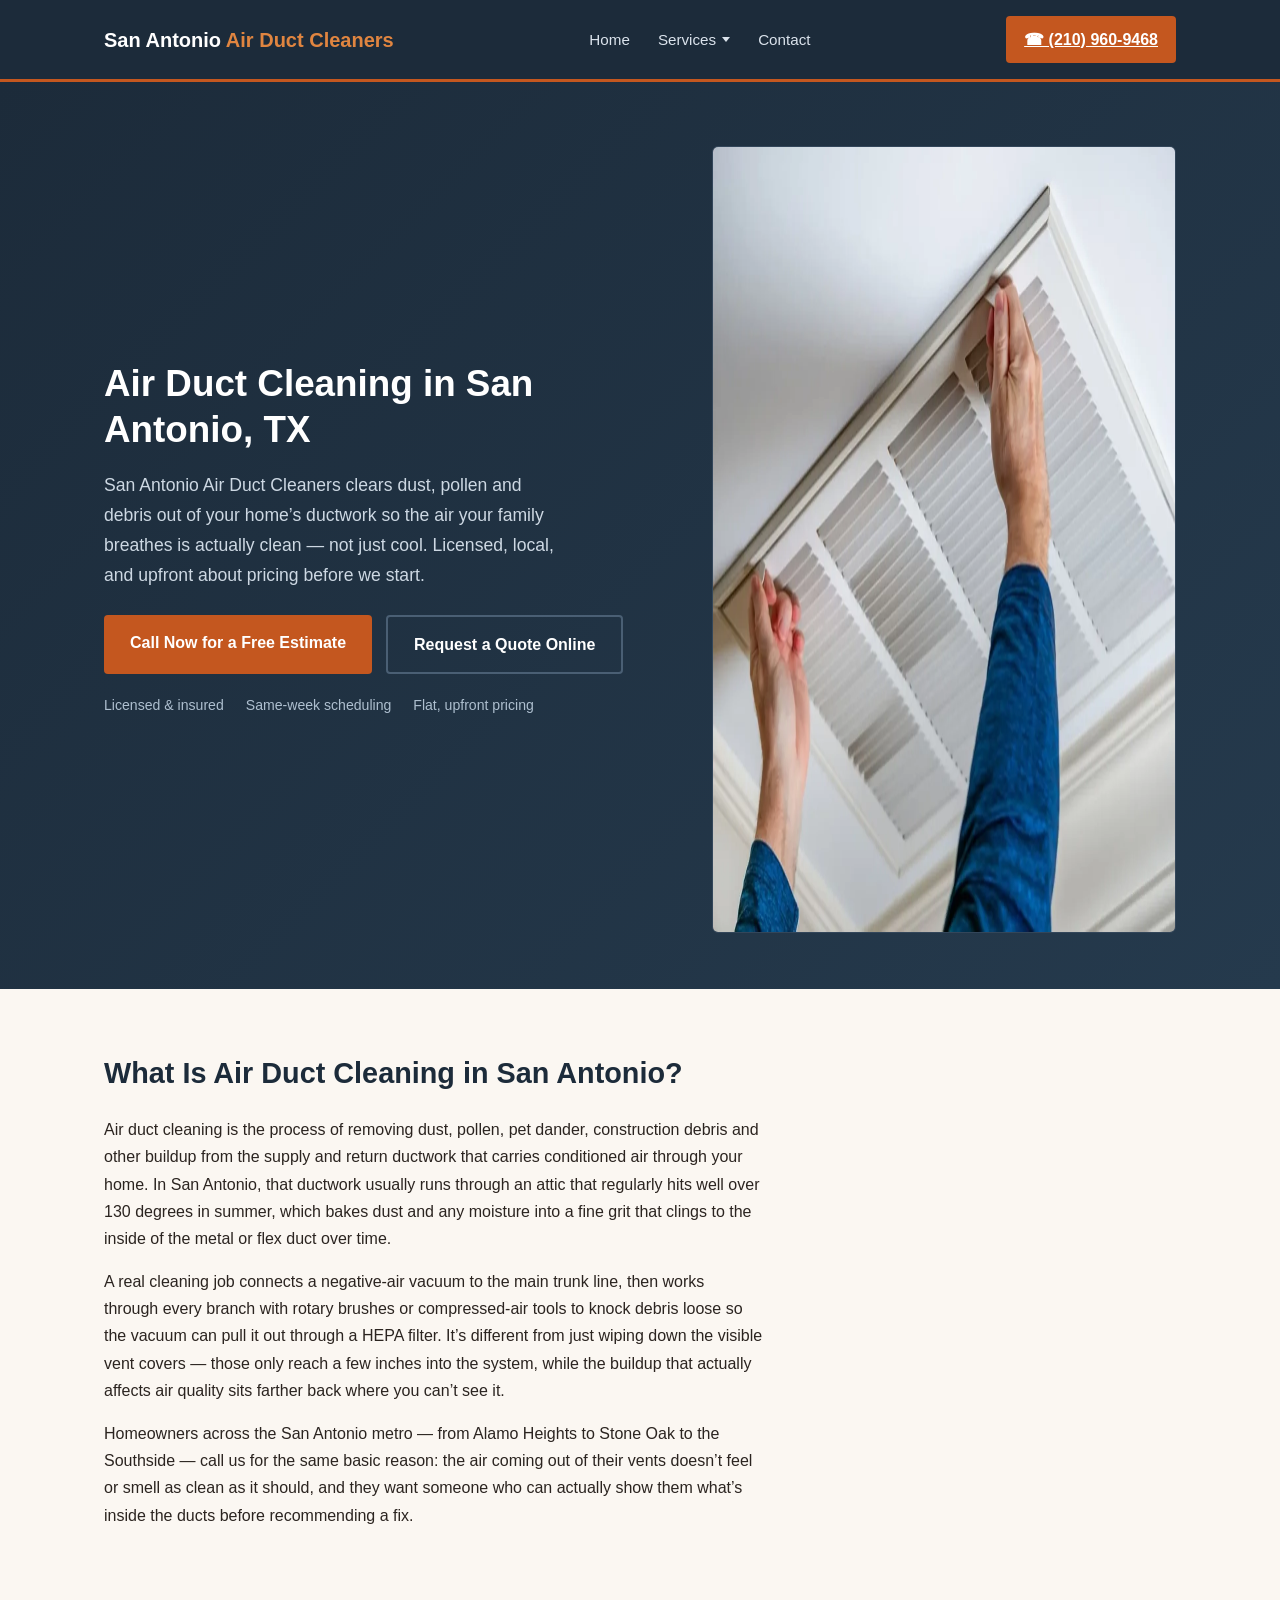
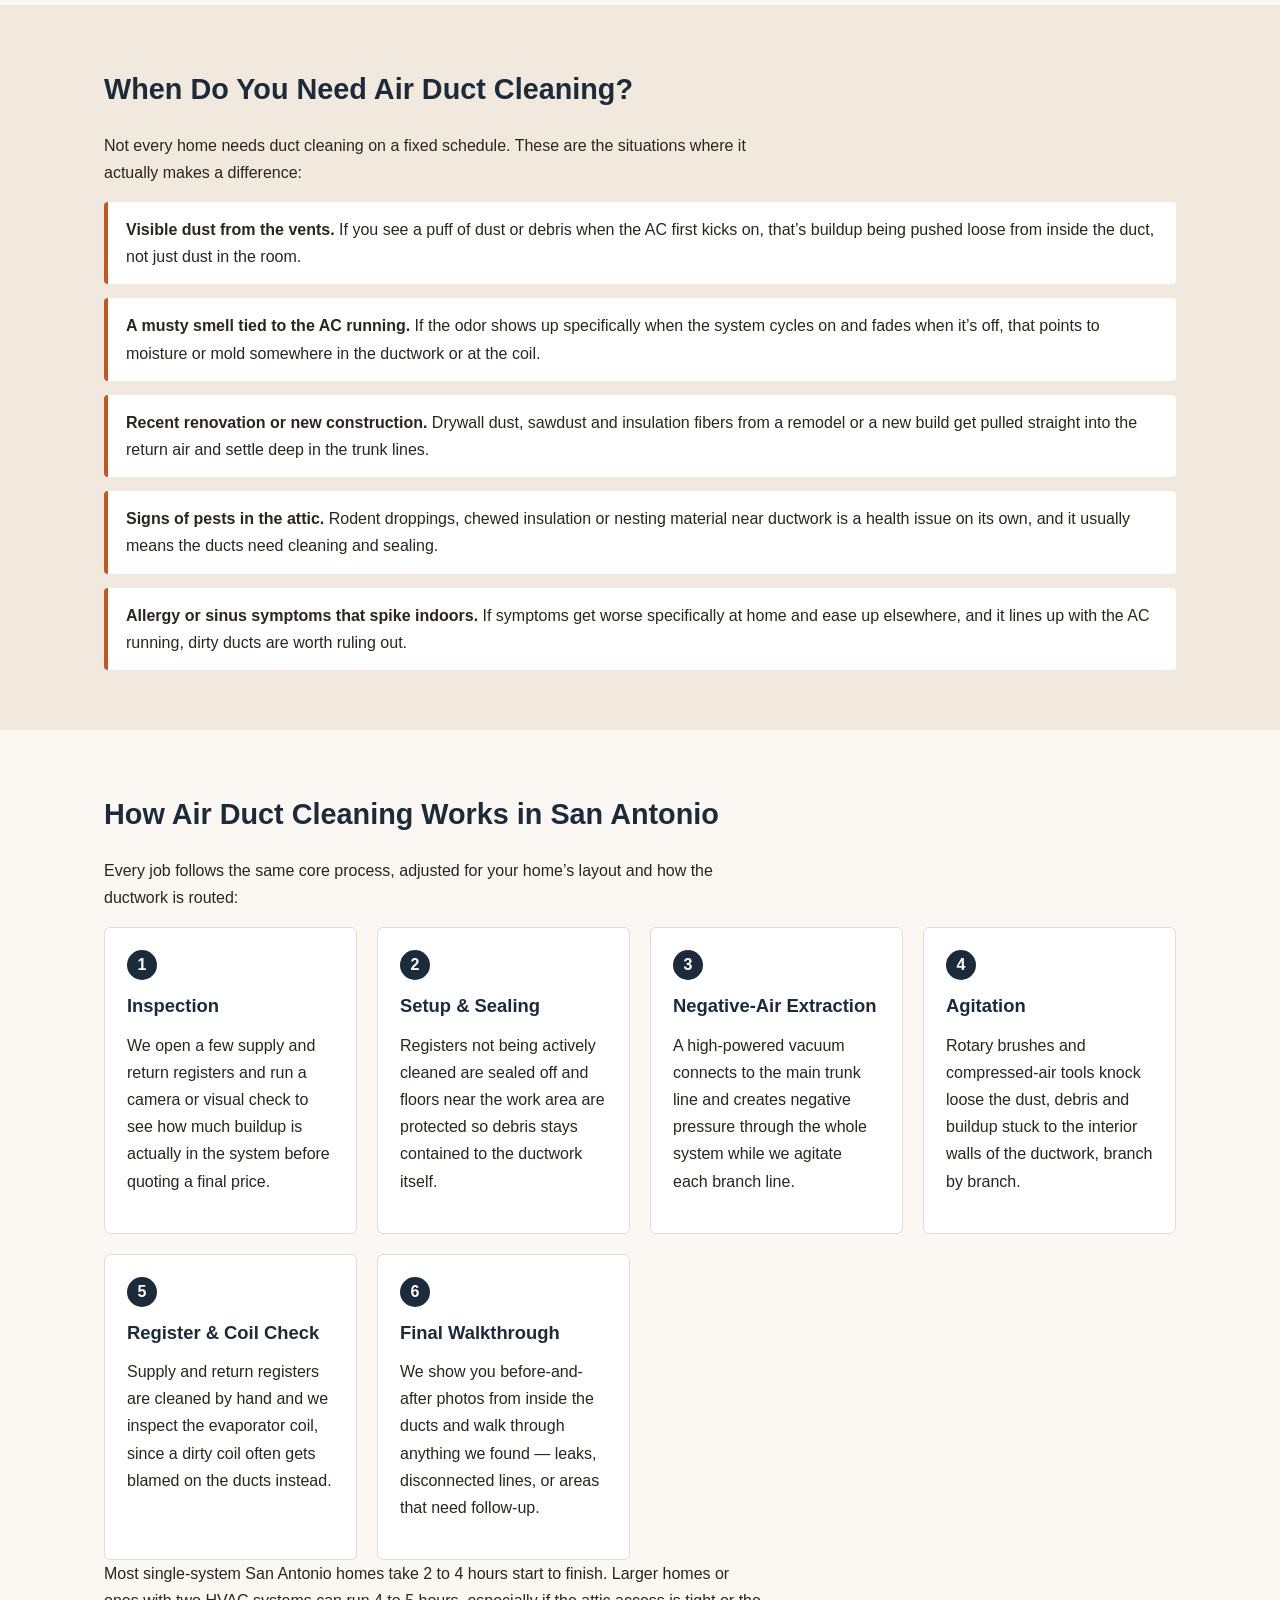
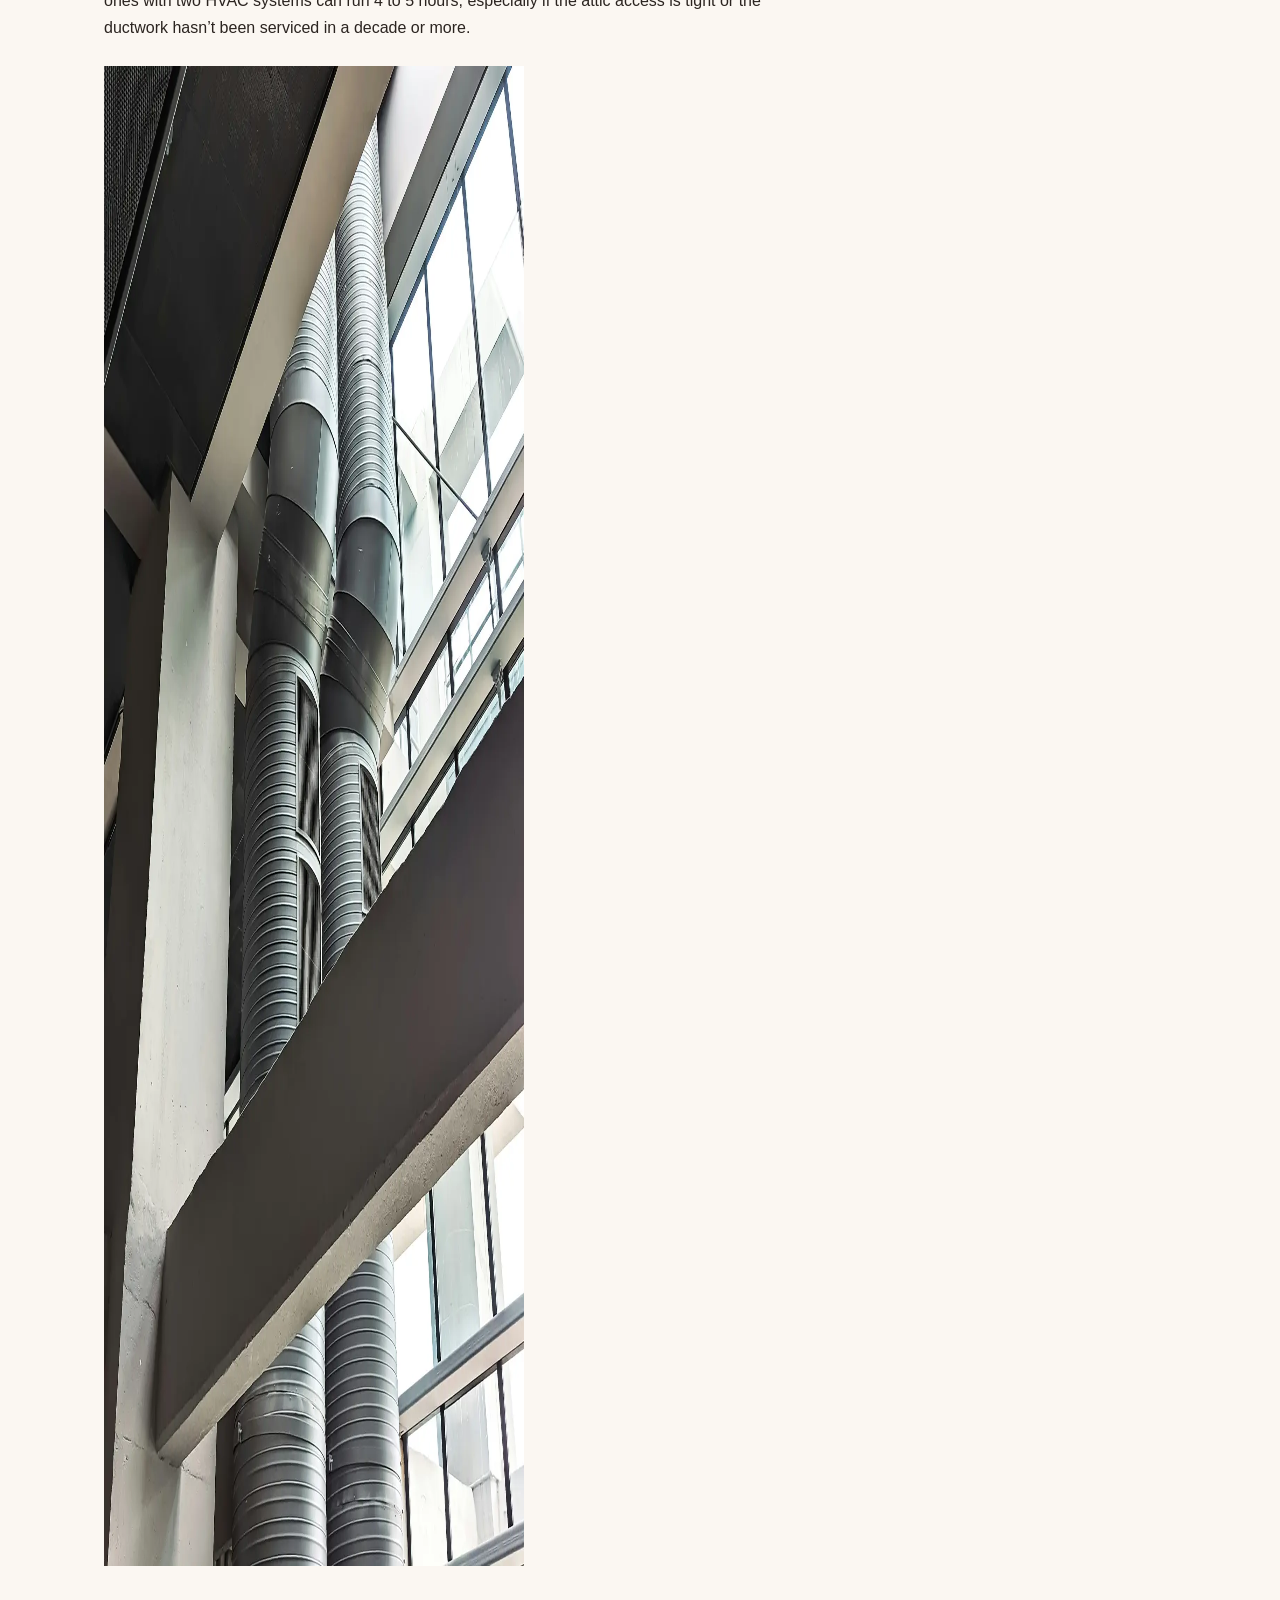
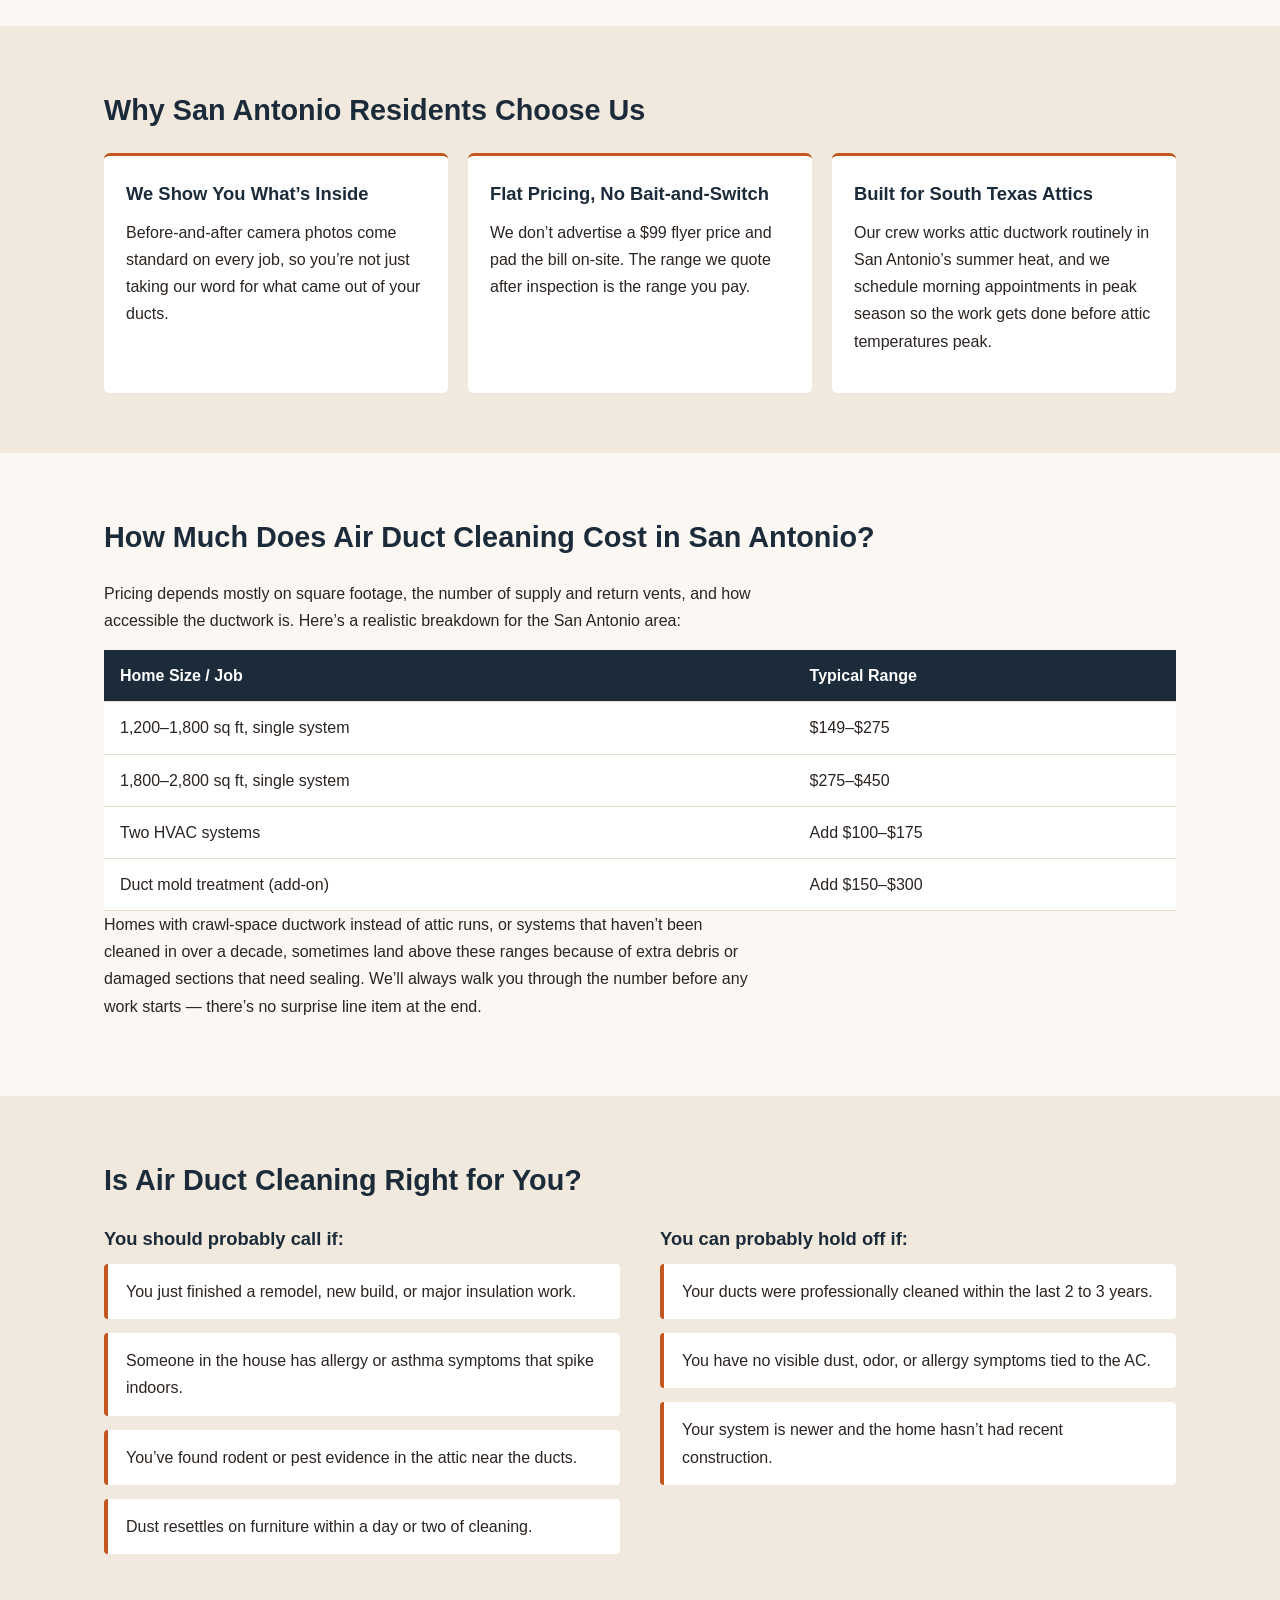
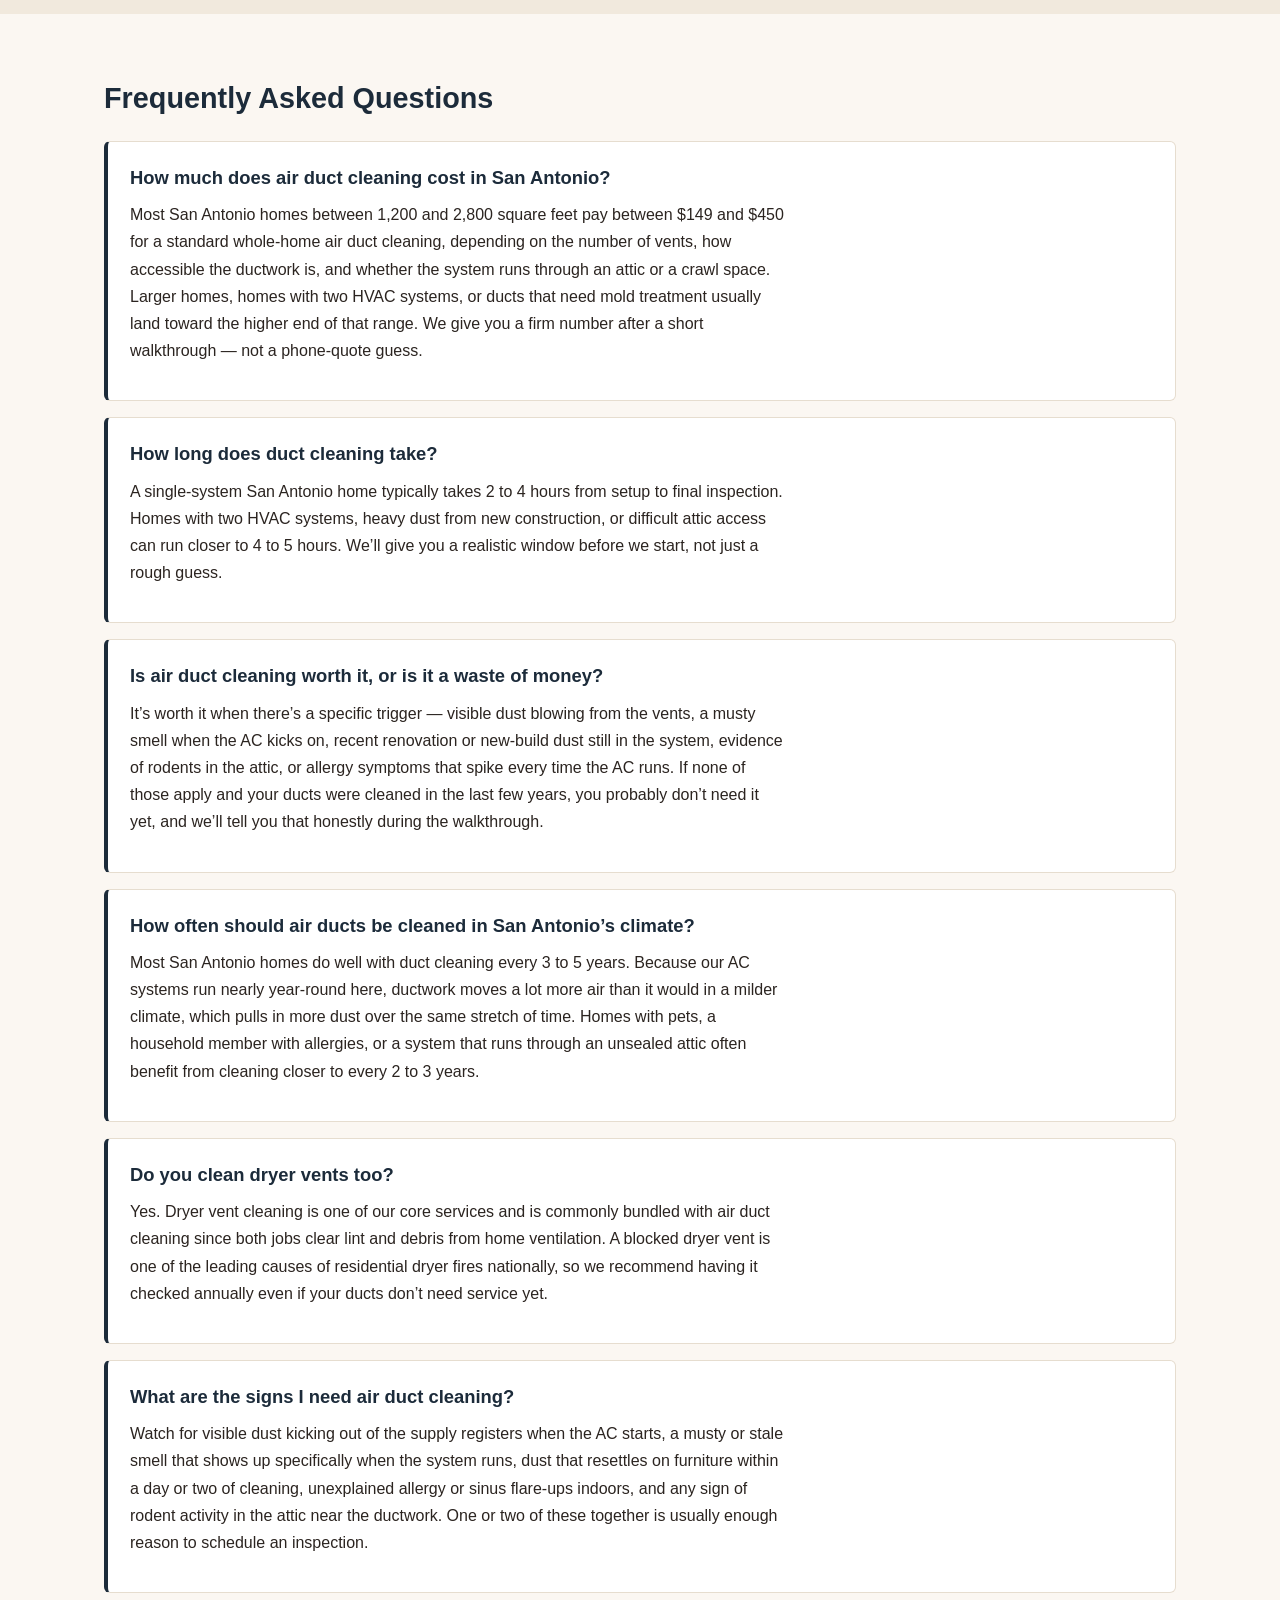
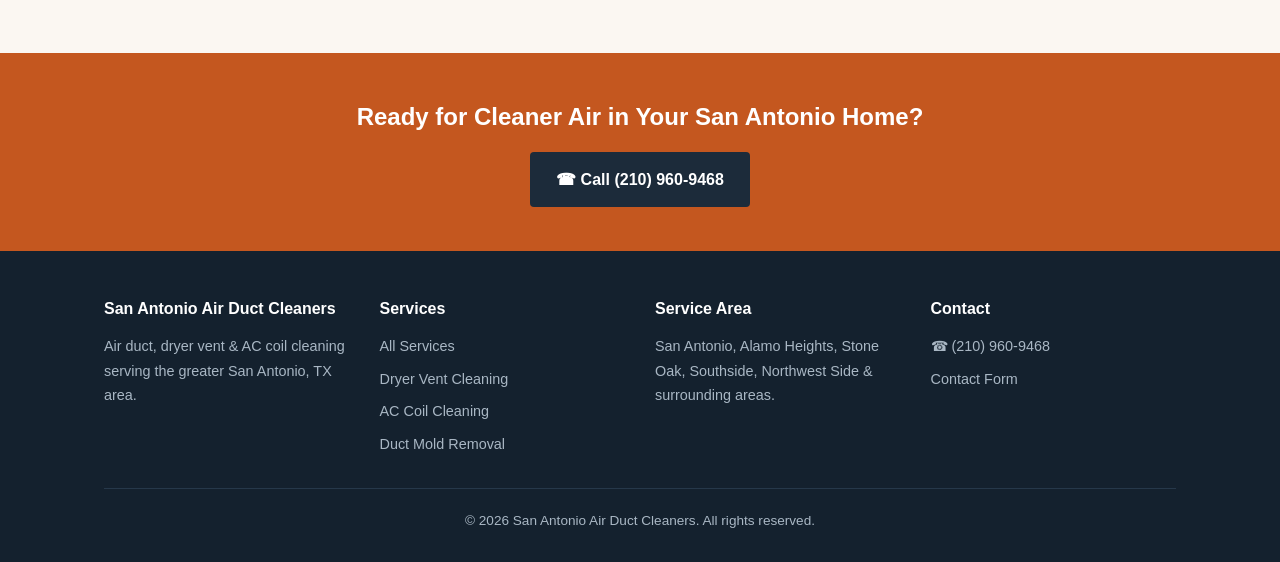
==== index.html @ c0a28473 "Initial site build" ====
<!DOCTYPE html>
<html lang="en">
<head>
<meta charset="UTF-8">
<meta name="viewport" content="width=device-width, initial-scale=1.0">
<title>Air Duct Cleaning San Antonio, TX | Air Duct Cleaners</title>
<meta name="description" content="Air duct cleaning in San Antonio, TX from a local, licensed crew. Dryer vent, AC coil &amp; mold removal. Call (210) 960-9468 for a free quote.">
<link rel="canonical" href="https://sanantonioairductcleaners.com/">
<link rel="stylesheet" href="styles.css">
<script type="application/ld+json">
{
  "@context": "https://schema.org",
  "@type": "LocalBusiness",
  "name": "San Antonio Air Duct Cleaners",
  "telephone": "+12109609468",
  "address": {
    "@type": "PostalAddress",
    "addressLocality": "San Antonio",
    "addressRegion": "TX",
    "addressCountry": "US"
  },
  "areaServed": "San Antonio, TX",
  "description": "Air duct cleaning in San Antonio, TX",
  "openingHours": "Mo-Fr 08:00-18:00"
}
</script>
<script type="application/ld+json">
{
  "@context": "https://schema.org",
  "@type": "FAQPage",
  "mainEntity": [
    {
      "@type": "Question",
      "name": "How much does air duct cleaning cost in San Antonio?",
      "acceptedAnswer": { "@type": "Answer", "text": "Most San Antonio homes between 1,200 and 2,800 square feet pay between $149 and $450 for a standard whole-home air duct cleaning, depending on the number of vents, how accessible the ductwork is, and whether the system runs through an attic or a crawl space. Larger homes, homes with two HVAC systems, or ducts that need mold treatment usually land toward the higher end of that range. We give you a firm number after a short walkthrough &mdash; not a phone-quote guess." }
    },
    {
      "@type": "Question",
      "name": "How long does duct cleaning take?",
      "acceptedAnswer": { "@type": "Answer", "text": "A single-system San Antonio home typically takes 2 to 4 hours from setup to final inspection. Homes with two HVAC systems, heavy dust from new construction, or difficult attic access can run closer to 4 to 5 hours. We&rsquo;ll give you a realistic window before we start, not just a rough guess." }
    },
    {
      "@type": "Question",
      "name": "Is air duct cleaning worth it, or is it a waste of money?",
      "acceptedAnswer": { "@type": "Answer", "text": "It&rsquo;s worth it when there&rsquo;s a specific trigger &mdash; visible dust blowing from the vents, a musty smell when the AC kicks on, recent renovation or new-build dust still in the system, evidence of rodents in the attic, or allergy symptoms that spike every time the AC runs. If none of those apply and your ducts were cleaned in the last few years, you probably don&rsquo;t need it yet, and we&rsquo;ll tell you that honestly during the walkthrough." }
    },
    {
      "@type": "Question",
      "name": "How often should air ducts be cleaned in San Antonio&rsquo;s climate?",
      "acceptedAnswer": { "@type": "Answer", "text": "Most San Antonio homes do well with duct cleaning every 3 to 5 years. Because our AC systems run nearly year-round here, ductwork moves a lot more air than it would in a milder climate, which pulls in more dust over the same stretch of time. Homes with pets, a household member with allergies, or a system that runs through an unsealed attic often benefit from cleaning closer to every 2 to 3 years." }
    },
    {
      "@type": "Question",
      "name": "Do you clean dryer vents too?",
      "acceptedAnswer": { "@type": "Answer", "text": "Yes. Dryer vent cleaning is one of our core services and is commonly bundled with air duct cleaning since both jobs clear lint and debris from home ventilation. A blocked dryer vent is one of the leading causes of residential dryer fires nationally, so we recommend having it checked annually even if your ducts don&rsquo;t need service yet." }
    },
    {
      "@type": "Question",
      "name": "What are the signs I need air duct cleaning?",
      "acceptedAnswer": { "@type": "Answer", "text": "Watch for visible dust kicking out of the supply registers when the AC starts, a musty or stale smell that shows up specifically when the system runs, dust that resettles on furniture within a day or two of cleaning, unexplained allergy or sinus flare-ups indoors, and any sign of rodent activity in the attic near the ductwork. One or two of these together is usually enough reason to schedule an inspection." }
    }
  ]
}
</script>
</head>
<body>

<header class="site-header">
  <div class="nav-row">
    <a href="/" class="brand">San Antonio <span>Air Duct Cleaners</span></a>
    <ul class="nav-links">
      <li><a href="/">Home</a></li>
      <li class="has-dropdown">
        <a href="services.html">Services</a>
        <div class="dropdown-menu">
          <ul class="dropdown-menu-list">
            <li><a href="dryer-vent-cleaning-san-antonio.html">Dryer Vent Cleaning</a></li>
            <li><a href="ac-coil-cleaning-san-antonio.html">AC Evaporator Coil Cleaning</a></li>
            <li><a href="duct-mold-removal-san-antonio.html">Duct Mold Removal &amp; Sanitizing</a></li>
          </ul>
        </div>
      </li>
      <li><a href="contact.html">Contact</a></li>
    </ul>
    <a href="tel:+12109609468" class="nav-phone">&#9742; (210) 960-9468</a>
  </div>
</header>

<section class="hero">
  <div class="wrap hero-grid">
    <div>
      <h1>Air Duct Cleaning in San Antonio, TX</h1>
      <p class="lead">San Antonio Air Duct Cleaners clears dust, pollen and debris out of your home&rsquo;s ductwork so the air your family breathes is actually clean &mdash; not just cool. Licensed, local, and upfront about pricing before we start.</p>
      <div class="hero-cta-row">
        <a href="tel:+12109609468" class="btn btn-primary">Call Now for a Free Estimate</a>
        <a href="contact.html" class="btn btn-secondary">Request a Quote Online</a>
      </div>
      <div class="hero-trust">
        <span>Licensed &amp; insured</span>
        <span>Same-week scheduling</span>
        <span>Flat, upfront pricing</span>
      </div>
    </div>
    <div class="hero-image">
      <img src="images/air-duct-cleaning-san-antonio-tx.webp" alt="Air duct cleaning in San Antonio" width="1400" height="787">
    </div>
  </div>
</section>

<section class="page-section">
  <div class="wrap">
    <h2>What Is Air Duct Cleaning in San Antonio?</h2>
    <p>Air duct cleaning is the process of removing dust, pollen, pet dander, construction debris and other buildup from the supply and return ductwork that carries conditioned air through your home. In San Antonio, that ductwork usually runs through an attic that regularly hits well over 130 degrees in summer, which bakes dust and any moisture into a fine grit that clings to the inside of the metal or flex duct over time.</p>
    <p>A real cleaning job connects a negative-air vacuum to the main trunk line, then works through every branch with rotary brushes or compressed-air tools to knock debris loose so the vacuum can pull it out through a HEPA filter. It&rsquo;s different from just wiping down the visible vent covers &mdash; those only reach a few inches into the system, while the buildup that actually affects air quality sits farther back where you can&rsquo;t see it.</p>
    <p>Homeowners across the San Antonio metro &mdash; from Alamo Heights to Stone Oak to the Southside &mdash; call us for the same basic reason: the air coming out of their vents doesn&rsquo;t feel or smell as clean as it should, and they want someone who can actually show them what&rsquo;s inside the ducts before recommending a fix.</p>
  </div>
</section>

<section class="page-section alt">
  <div class="wrap">
    <h2>When Do You Need Air Duct Cleaning?</h2>
    <p>Not every home needs duct cleaning on a fixed schedule. These are the situations where it actually makes a difference:</p>
    <ul class="trigger-list">
      <li><strong>Visible dust from the vents.</strong> If you see a puff of dust or debris when the AC first kicks on, that&rsquo;s buildup being pushed loose from inside the duct, not just dust in the room.</li>
      <li><strong>A musty smell tied to the AC running.</strong> If the odor shows up specifically when the system cycles on and fades when it&rsquo;s off, that points to moisture or mold somewhere in the ductwork or at the coil.</li>
      <li><strong>Recent renovation or new construction.</strong> Drywall dust, sawdust and insulation fibers from a remodel or a new build get pulled straight into the return air and settle deep in the trunk lines.</li>
      <li><strong>Signs of pests in the attic.</strong> Rodent droppings, chewed insulation or nesting material near ductwork is a health issue on its own, and it usually means the ducts need cleaning and sealing.</li>
      <li><strong>Allergy or sinus symptoms that spike indoors.</strong> If symptoms get worse specifically at home and ease up elsewhere, and it lines up with the AC running, dirty ducts are worth ruling out.</li>
    </ul>
  </div>
</section>

<section class="page-section">
  <div class="wrap">
    <h2>How Air Duct Cleaning Works in San Antonio</h2>
    <p>Every job follows the same core process, adjusted for your home&rsquo;s layout and how the ductwork is routed:</p>
    <div class="step-grid">
      <div class="step-card">
        <span class="step-num">1</span>
        <h3>Inspection</h3>
        <p>We open a few supply and return registers and run a camera or visual check to see how much buildup is actually in the system before quoting a final price.</p>
      </div>
      <div class="step-card">
        <span class="step-num">2</span>
        <h3>Setup &amp; Sealing</h3>
        <p>Registers not being actively cleaned are sealed off and floors near the work area are protected so debris stays contained to the ductwork itself.</p>
      </div>
      <div class="step-card">
        <span class="step-num">3</span>
        <h3>Negative-Air Extraction</h3>
        <p>A high-powered vacuum connects to the main trunk line and creates negative pressure through the whole system while we agitate each branch line.</p>
      </div>
      <div class="step-card">
        <span class="step-num">4</span>
        <h3>Agitation</h3>
        <p>Rotary brushes and compressed-air tools knock loose the dust, debris and buildup stuck to the interior walls of the ductwork, branch by branch.</p>
      </div>
      <div class="step-card">
        <span class="step-num">5</span>
        <h3>Register &amp; Coil Check</h3>
        <p>Supply and return registers are cleaned by hand and we inspect the evaporator coil, since a dirty coil often gets blamed on the ducts instead.</p>
      </div>
      <div class="step-card">
        <span class="step-num">6</span>
        <h3>Final Walkthrough</h3>
        <p>We show you before-and-after photos from inside the ducts and walk through anything we found &mdash; leaks, disconnected lines, or areas that need follow-up.</p>
      </div>
    </div>
    <p>Most single-system San Antonio homes take 2 to 4 hours start to finish. Larger homes or ones with two HVAC systems can run 4 to 5 hours, especially if the attic access is tight or the ductwork hasn&rsquo;t been serviced in a decade or more.</p>
    <img src="images/ductwork-services-san-antonio.webp" alt="Ductwork services in San Antonio" width="1200" height="1500" style="margin-top: 24px; max-width: 420px;">
  </div>
</section>

<section class="page-section alt">
  <div class="wrap">
    <h2>Why San Antonio Residents Choose Us</h2>
    <div class="diff-grid">
      <div class="diff-card">
        <h3>We Show You What&rsquo;s Inside</h3>
        <p>Before-and-after camera photos come standard on every job, so you&rsquo;re not just taking our word for what came out of your ducts.</p>
      </div>
      <div class="diff-card">
        <h3>Flat Pricing, No Bait-and-Switch</h3>
        <p>We don&rsquo;t advertise a $99 flyer price and pad the bill on-site. The range we quote after inspection is the range you pay.</p>
      </div>
      <div class="diff-card">
        <h3>Built for South Texas Attics</h3>
        <p>Our crew works attic ductwork routinely in San Antonio&rsquo;s summer heat, and we schedule morning appointments in peak season so the work gets done before attic temperatures peak.</p>
      </div>
    </div>
  </div>
</section>

<section class="page-section">
  <div class="wrap">
    <h2>How Much Does Air Duct Cleaning Cost in San Antonio?</h2>
    <p>Pricing depends mostly on square footage, the number of supply and return vents, and how accessible the ductwork is. Here&rsquo;s a realistic breakdown for the San Antonio area:</p>
    <table class="price-table">
      <tr><th>Home Size / Job</th><th>Typical Range</th></tr>
      <tr><td>1,200&ndash;1,800 sq ft, single system</td><td>$149&ndash;$275</td></tr>
      <tr><td>1,800&ndash;2,800 sq ft, single system</td><td>$275&ndash;$450</td></tr>
      <tr><td>Two HVAC systems</td><td>Add $100&ndash;$175</td></tr>
      <tr><td>Duct mold treatment (add-on)</td><td>Add $150&ndash;$300</td></tr>
    </table>
    <p>Homes with crawl-space ductwork instead of attic runs, or systems that haven&rsquo;t been cleaned in over a decade, sometimes land above these ranges because of extra debris or damaged sections that need sealing. We&rsquo;ll always walk you through the number before any work starts &mdash; there&rsquo;s no surprise line item at the end.</p>
  </div>
</section>

<section class="page-section alt">
  <div class="wrap">
    <h2>Is Air Duct Cleaning Right for You?</h2>
    <div class="two-col">
      <div>
        <h3>You should probably call if:</h3>
        <ul class="qualify-list">
          <li>You just finished a remodel, new build, or major insulation work.</li>
          <li>Someone in the house has allergy or asthma symptoms that spike indoors.</li>
          <li>You&rsquo;ve found rodent or pest evidence in the attic near the ducts.</li>
          <li>Dust resettles on furniture within a day or two of cleaning.</li>
        </ul>
      </div>
      <div>
        <h3>You can probably hold off if:</h3>
        <ul class="qualify-list">
          <li>Your ducts were professionally cleaned within the last 2 to 3 years.</li>
          <li>You have no visible dust, odor, or allergy symptoms tied to the AC.</li>
          <li>Your system is newer and the home hasn&rsquo;t had recent construction.</li>
        </ul>
      </div>
    </div>
  </div>
</section>

<section class="page-section">
  <div class="wrap">
    <h2>Frequently Asked Questions</h2>
    <div class="faq-grid">
      <div class="faq-card">
        <h3>How much does air duct cleaning cost in San Antonio?</h3>
        <p>Most San Antonio homes between 1,200 and 2,800 square feet pay between $149 and $450 for a standard whole-home air duct cleaning, depending on the number of vents, how accessible the ductwork is, and whether the system runs through an attic or a crawl space. Larger homes, homes with two HVAC systems, or ducts that need mold treatment usually land toward the higher end of that range. We give you a firm number after a short walkthrough &mdash; not a phone-quote guess.</p>
      </div>
      <div class="faq-card">
        <h3>How long does duct cleaning take?</h3>
        <p>A single-system San Antonio home typically takes 2 to 4 hours from setup to final inspection. Homes with two HVAC systems, heavy dust from new construction, or difficult attic access can run closer to 4 to 5 hours. We&rsquo;ll give you a realistic window before we start, not just a rough guess.</p>
      </div>
      <div class="faq-card">
        <h3>Is air duct cleaning worth it, or is it a waste of money?</h3>
        <p>It&rsquo;s worth it when there&rsquo;s a specific trigger &mdash; visible dust blowing from the vents, a musty smell when the AC kicks on, recent renovation or new-build dust still in the system, evidence of rodents in the attic, or allergy symptoms that spike every time the AC runs. If none of those apply and your ducts were cleaned in the last few years, you probably don&rsquo;t need it yet, and we&rsquo;ll tell you that honestly during the walkthrough.</p>
      </div>
      <div class="faq-card">
        <h3>How often should air ducts be cleaned in San Antonio&rsquo;s climate?</h3>
        <p>Most San Antonio homes do well with duct cleaning every 3 to 5 years. Because our AC systems run nearly year-round here, ductwork moves a lot more air than it would in a milder climate, which pulls in more dust over the same stretch of time. Homes with pets, a household member with allergies, or a system that runs through an unsealed attic often benefit from cleaning closer to every 2 to 3 years.</p>
      </div>
      <div class="faq-card">
        <h3>Do you clean dryer vents too?</h3>
        <p>Yes. Dryer vent cleaning is one of our core services and is commonly bundled with air duct cleaning since both jobs clear lint and debris from home ventilation. A blocked dryer vent is one of the leading causes of residential dryer fires nationally, so we recommend having it checked annually even if your ducts don&rsquo;t need service yet.</p>
      </div>
      <div class="faq-card">
        <h3>What are the signs I need air duct cleaning?</h3>
        <p>Watch for visible dust kicking out of the supply registers when the AC starts, a musty or stale smell that shows up specifically when the system runs, dust that resettles on furniture within a day or two of cleaning, unexplained allergy or sinus flare-ups indoors, and any sign of rodent activity in the attic near the ductwork. One or two of these together is usually enough reason to schedule an inspection.</p>
      </div>
    </div>
  </div>
</section>

<section class="cta-band">
  <div class="wrap">
    <h2>Ready for Cleaner Air in Your San Antonio Home?</h2>
    <a href="tel:+12109609468" class="btn btn-primary">&#9742; Call (210) 960-9468</a>
  </div>
</section>

<footer class="site-footer">
  <div class="wrap">
    <div class="footer-grid">
      <div>
        <h4>San Antonio Air Duct Cleaners</h4>
        <p>Air duct, dryer vent &amp; AC coil cleaning serving the greater San Antonio, TX area.</p>
      </div>
      <div>
        <h4>Services</h4>
        <a href="services.html">All Services</a>
        <a href="dryer-vent-cleaning-san-antonio.html">Dryer Vent Cleaning</a>
        <a href="ac-coil-cleaning-san-antonio.html">AC Coil Cleaning</a>
        <a href="duct-mold-removal-san-antonio.html">Duct Mold Removal</a>
      </div>
      <div>
        <h4>Service Area</h4>
        <p>San Antonio, Alamo Heights, Stone Oak, Southside, Northwest Side &amp; surrounding areas.</p>
      </div>
      <div>
        <h4>Contact</h4>
        <a href="tel:+12109609468">&#9742; (210) 960-9468</a>
        <a href="contact.html">Contact Form</a>
      </div>
    </div>
    <div class="footer-bottom">
      &copy; 2026 San Antonio Air Duct Cleaners. All rights reserved.
    </div>
  </div>
</footer>

</body>
</html>
---- styles.css ----
/* San Antonio Air Duct Cleaners — site styles */

* {
  box-sizing: border-box;
  margin: 0;
  padding: 0;
}

html {
  scroll-behavior: smooth;
}

body {
  font-family: "Segoe UI", -apple-system, BlinkMacSystemFont, Roboto, Helvetica, Arial, sans-serif;
  color: #2b2420;
  line-height: 1.7;
  background: #fbf7f2;
}

img {
  max-width: 100%;
  display: block;
}

a {
  color: #b4491f;
}

.wrap {
  max-width: 1120px;
  margin: 0 auto;
  padding: 0 24px;
}

/* ---------- Header / Nav ---------- */

.site-header {
  position: sticky;
  top: 0;
  z-index: 500;
  background: #1c2b3a;
  border-bottom: 3px solid #c4571f;
}

.nav-row {
  display: flex;
  align-items: center;
  justify-content: space-between;
  padding: 16px 24px;
  max-width: 1120px;
  margin: 0 auto;
  gap: 20px;
}

.brand {
  color: #ffffff;
  font-size: 1.25rem;
  font-weight: 700;
  text-decoration: none;
  white-space: nowrap;
}

.brand span {
  color: #e08540;
}

.nav-links {
  list-style: none;
  display: flex;
  align-items: center;
  gap: 28px;
  flex-wrap: wrap;
}

.nav-links li { position: relative; }

.nav-links a {
  color: #dbe3ec;
  text-decoration: none;
  font-weight: 500;
  font-size: 0.95rem;
}

.nav-links a:hover { color: #ffffff; }

.has-dropdown > a {
  display: inline-flex;
  align-items: center;
  gap: 6px;
}

.has-dropdown > a::after {
  content: "";
  width: 0;
  height: 0;
  border-left: 4px solid transparent;
  border-right: 4px solid transparent;
  border-top: 5px solid currentColor;
}

/* Transparent hit-area bridge: keeps :hover alive while the pointer moves
   from the nav link down into the menu, instead of dropping through a gap. */
.dropdown-menu {
  display: none;
  position: absolute;
  top: 100%;
  left: -20px;
  padding-top: 14px;
  min-width: 280px;
  z-index: 600;
}

.has-dropdown:hover .dropdown-menu,
.has-dropdown:focus-within .dropdown-menu {
  display: block;
}

.dropdown-menu-list {
  list-style: none;
  background: #1c2b3a;
  border: 1px solid #33465a;
  border-top: 3px solid #c4571f;
  padding: 8px 0;
}

.dropdown-menu-list li + li { border-top: 1px solid #33465a; }

.dropdown-menu-list a {
  display: block;
  padding: 11px 20px;
  color: #dbe3ec;
  font-size: 0.9rem;
  font-weight: 500;
  white-space: nowrap;
}

.dropdown-menu-list a:hover {
  background: #26384a;
  color: #ffffff;
}

.nav-phone {
  background: #c4571f;
  color: #ffffff !important;
  padding: 10px 18px;
  border-radius: 4px;
  font-weight: 700;
  white-space: nowrap;
}

.nav-phone:hover { background: #a8481a; }

.nav-toggle { display: none; }

/* ---------- Hero ---------- */

.hero {
  background: linear-gradient(135deg, #1c2b3a 0%, #253a4d 100%);
  color: #ffffff;
  padding: 64px 0 56px;
}

.hero-grid {
  display: grid;
  grid-template-columns: 1.1fr 0.9fr;
  gap: 40px;
  align-items: center;
}

.hero h1 {
  font-size: 2.3rem;
  line-height: 1.25;
  margin-bottom: 18px;
}

.hero p.lead {
  font-size: 1.1rem;
  color: #cdd8e3;
  margin-bottom: 24px;
  max-width: 46ch;
}

.hero-cta-row {
  display: flex;
  gap: 14px;
  flex-wrap: wrap;
  margin-bottom: 20px;
}

.btn {
  display: inline-block;
  padding: 14px 26px;
  border-radius: 4px;
  font-weight: 700;
  text-decoration: none;
  font-size: 1rem;
}

.btn-primary {
  background: #c4571f;
  color: #ffffff;
}

.btn-primary:hover { background: #a8481a; }

.btn-secondary {
  background: transparent;
  color: #ffffff;
  border: 2px solid #4a5f74;
}

.btn-secondary:hover { border-color: #ffffff; }

.hero-trust {
  display: flex;
  gap: 22px;
  flex-wrap: wrap;
  font-size: 0.88rem;
  color: #aebfcf;
}

.hero-image img {
  border-radius: 6px;
  border: 1px solid #33465a;
}

/* ---------- Sections ---------- */

.page-section {
  padding: 60px 0;
}

.page-section.alt {
  background: #f1e9dd;
}

.page-section h2 {
  font-size: 1.8rem;
  margin-bottom: 18px;
  color: #1c2b3a;
}

.page-section h3 {
  font-size: 1.15rem;
  margin-bottom: 10px;
  color: #1c2b3a;
}

.page-section p {
  margin-bottom: 16px;
  max-width: 74ch;
}

.two-col {
  display: grid;
  grid-template-columns: 1fr 1fr;
  gap: 40px;
  align-items: start;
}

.two-col img {
  border-radius: 6px;
}

.trigger-list, .qualify-list {
  list-style: none;
  display: grid;
  gap: 14px;
  margin-top: 8px;
}

.trigger-list li, .qualify-list li {
  background: #ffffff;
  border-left: 4px solid #c4571f;
  padding: 14px 18px;
  border-radius: 4px;
}

.step-grid {
  display: grid;
  grid-template-columns: repeat(auto-fit, minmax(220px, 1fr));
  gap: 20px;
  margin-top: 10px;
}

.step-card {
  background: #ffffff;
  padding: 22px;
  border-radius: 6px;
  border: 1px solid #e6ddcf;
}

.step-card .step-num {
  display: inline-block;
  background: #1c2b3a;
  color: #ffffff;
  width: 30px;
  height: 30px;
  border-radius: 50%;
  text-align: center;
  line-height: 30px;
  font-weight: 700;
  margin-bottom: 10px;
}

.diff-grid {
  display: grid;
  grid-template-columns: repeat(auto-fit, minmax(240px, 1fr));
  gap: 20px;
  margin-top: 10px;
}

.diff-card {
  background: #ffffff;
  padding: 22px;
  border-radius: 6px;
  border-top: 3px solid #c4571f;
}

.price-table {
  width: 100%;
  border-collapse: collapse;
  margin-top: 14px;
  background: #ffffff;
}

.price-table th, .price-table td {
  text-align: left;
  padding: 12px 16px;
  border-bottom: 1px solid #e6ddcf;
}

.price-table th {
  background: #1c2b3a;
  color: #ffffff;
}

/* ---------- FAQ ---------- */

.faq-grid {
  display: grid;
  gap: 16px;
  margin-top: 10px;
}

.faq-card {
  background: #ffffff;
  border: 1px solid #e6ddcf;
  border-left: 4px solid #1c2b3a;
  padding: 20px 22px;
  border-radius: 6px;
}

.faq-card h3 {
  margin-bottom: 8px;
}

/* ---------- Service overview cards (services.html) ---------- */

.service-card {
  background: #ffffff;
  border: 1px solid #e6ddcf;
  border-radius: 6px;
  padding: 26px;
  margin-bottom: 22px;
}

.service-card h2 {
  margin-bottom: 10px;
}

.service-card .price-range {
  display: inline-block;
  background: #f1e9dd;
  color: #1c2b3a;
  font-weight: 700;
  padding: 6px 12px;
  border-radius: 4px;
  font-size: 0.9rem;
  margin-bottom: 12px;
}

/* ---------- Contact ---------- */

.contact-grid {
  display: grid;
  grid-template-columns: 1fr 1fr;
  gap: 40px;
}

.contact-info-card {
  background: #ffffff;
  padding: 26px;
  border-radius: 6px;
  border: 1px solid #e6ddcf;
  margin-bottom: 20px;
}

form.lead-form {
  background: #ffffff;
  padding: 28px;
  border-radius: 6px;
  border: 1px solid #e6ddcf;
  display: grid;
  gap: 16px;
}

.lead-form label {
  font-weight: 600;
  font-size: 0.9rem;
  display: block;
  margin-bottom: 6px;
}

.lead-form input,
.lead-form textarea {
  width: 100%;
  padding: 12px 14px;
  border: 1px solid #d8cdb9;
  border-radius: 4px;
  font-size: 1rem;
  font-family: inherit;
}

.lead-form textarea { min-height: 120px; }

/* ---------- CTA band ---------- */

.cta-band {
  background: #c4571f;
  color: #ffffff;
  padding: 44px 0;
  text-align: center;
}

.cta-band h2 {
  color: #ffffff;
  margin-bottom: 14px;
}

.cta-band .btn-primary {
  background: #1c2b3a;
}

.cta-band .btn-primary:hover { background: #13202c; }

/* ---------- Footer ---------- */

.site-footer {
  background: #14212e;
  color: #a9b7c4;
  padding: 44px 0 30px;
  font-size: 0.9rem;
}

.footer-grid {
  display: grid;
  grid-template-columns: repeat(auto-fit, minmax(200px, 1fr));
  gap: 30px;
  margin-bottom: 24px;
}

.footer-grid h4 {
  color: #ffffff;
  margin-bottom: 12px;
  font-size: 1rem;
}

.footer-grid a {
  color: #a9b7c4;
  text-decoration: none;
  display: block;
  margin-bottom: 8px;
}

.footer-grid a:hover { color: #ffffff; }

.footer-bottom {
  border-top: 1px solid #26384a;
  padding-top: 20px;
  text-align: center;
  font-size: 0.85rem;
}

/* ---------- Mobile ---------- */

@media (max-width: 860px) {
  .hero-grid, .two-col, .contact-grid {
    grid-template-columns: 1fr;
  }

  .nav-row {
    flex-wrap: wrap;
  }

  .nav-links {
    gap: 16px;
    order: 3;
    width: 100%;
    justify-content: flex-start;
  }

  .dropdown-menu {
    left: 0;
  }

  .hero h1 { font-size: 1.7rem; }
}
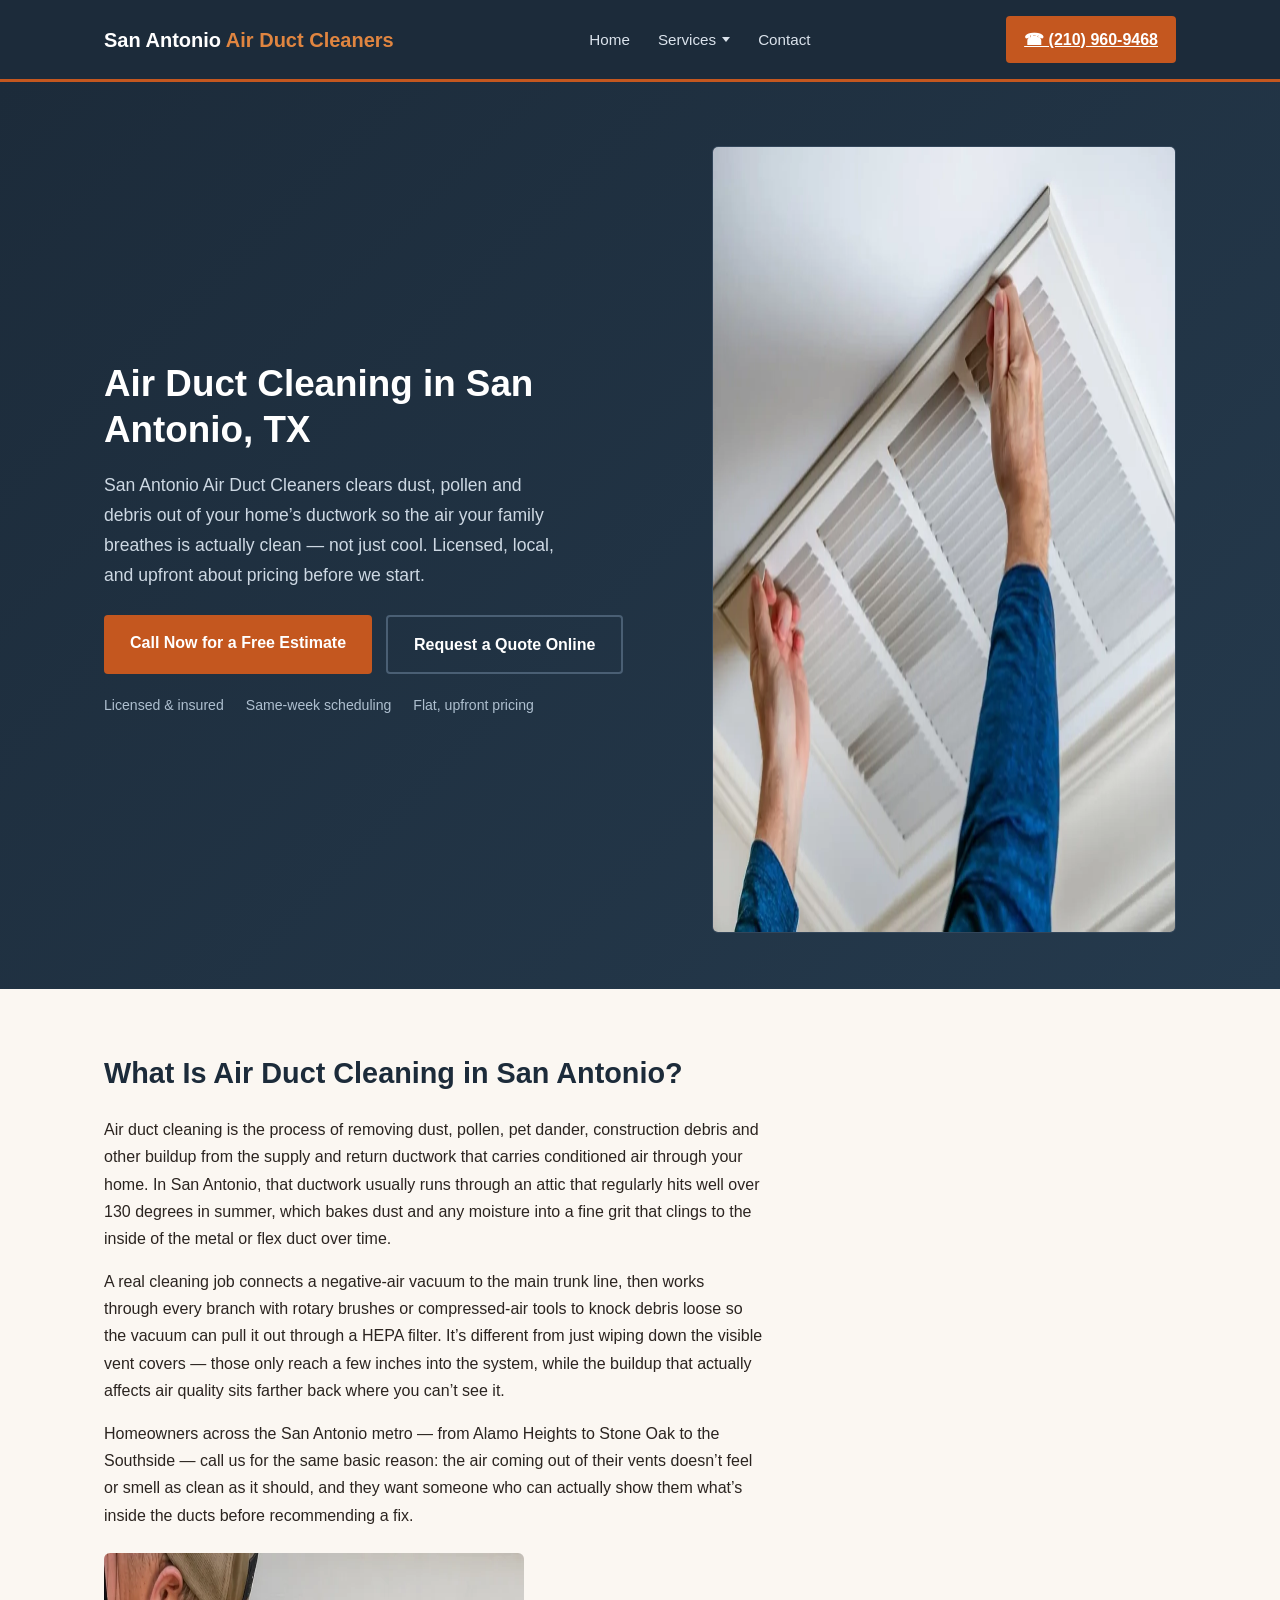
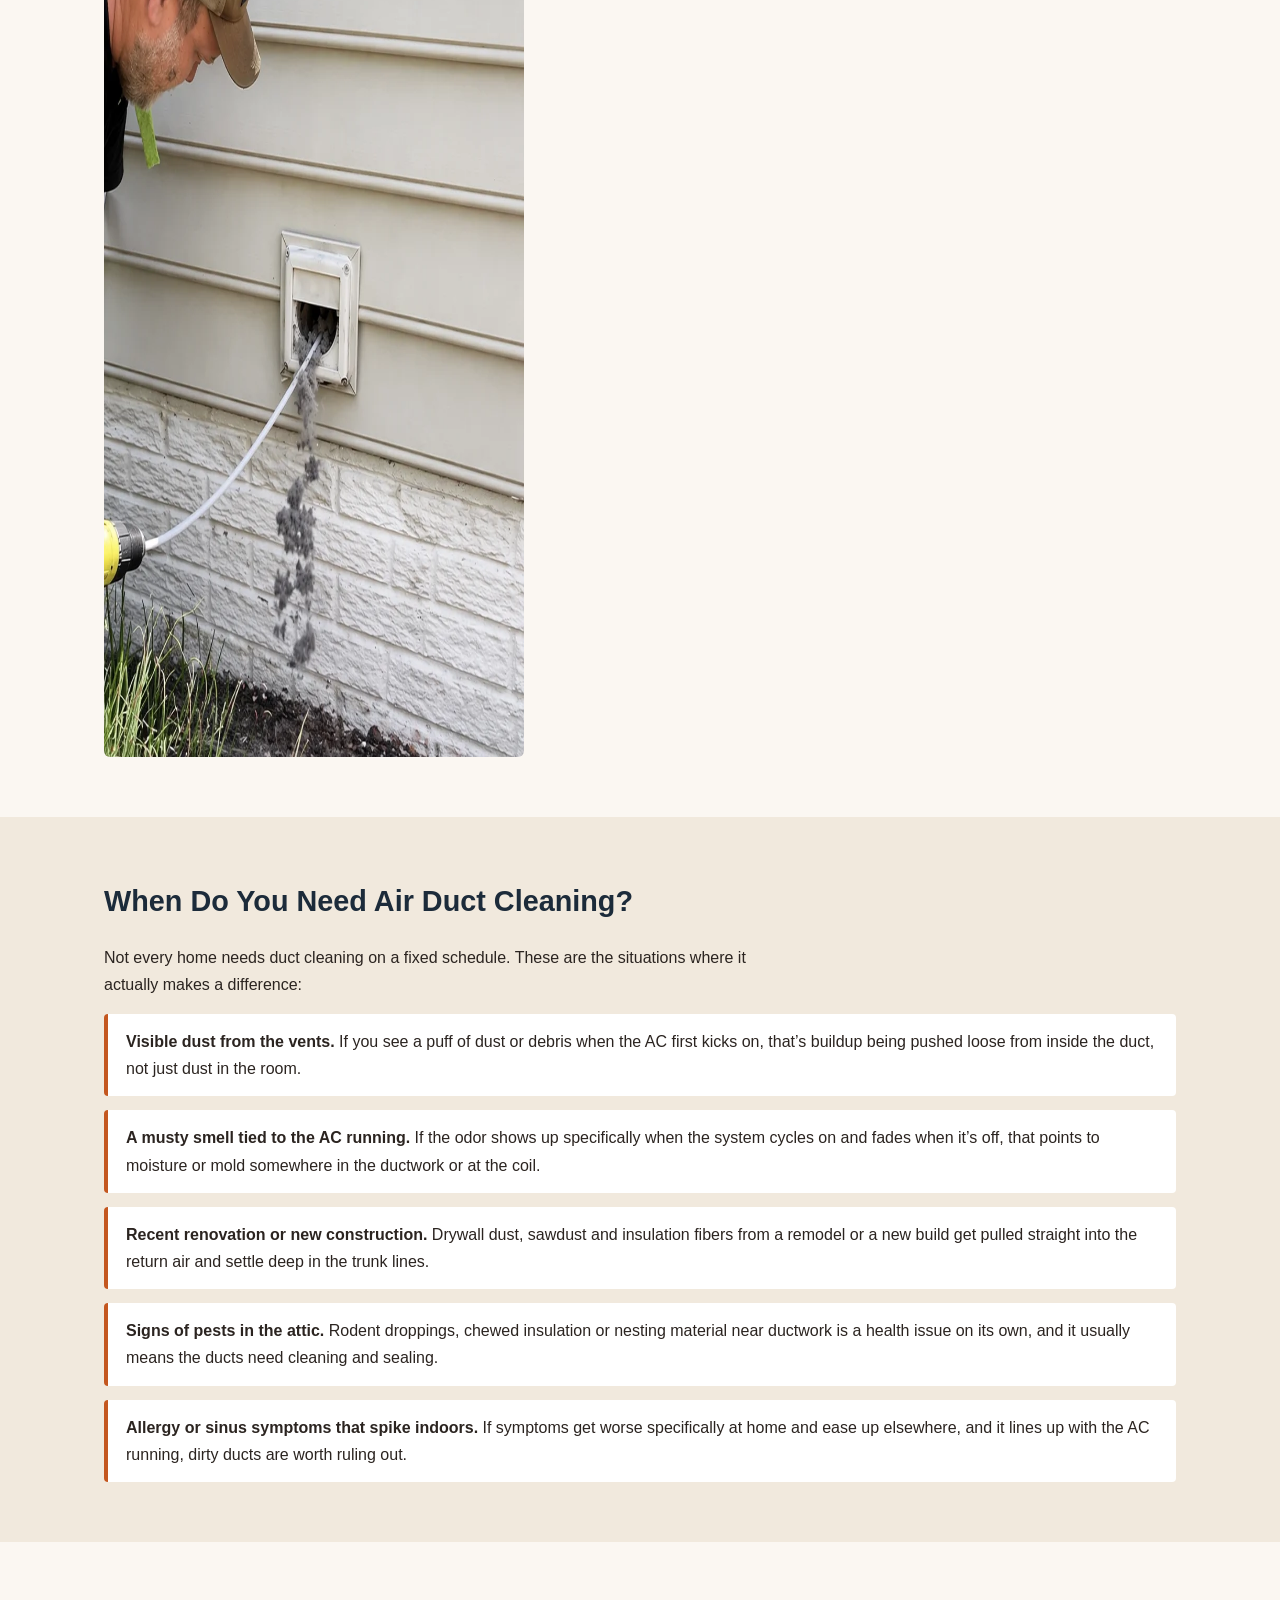
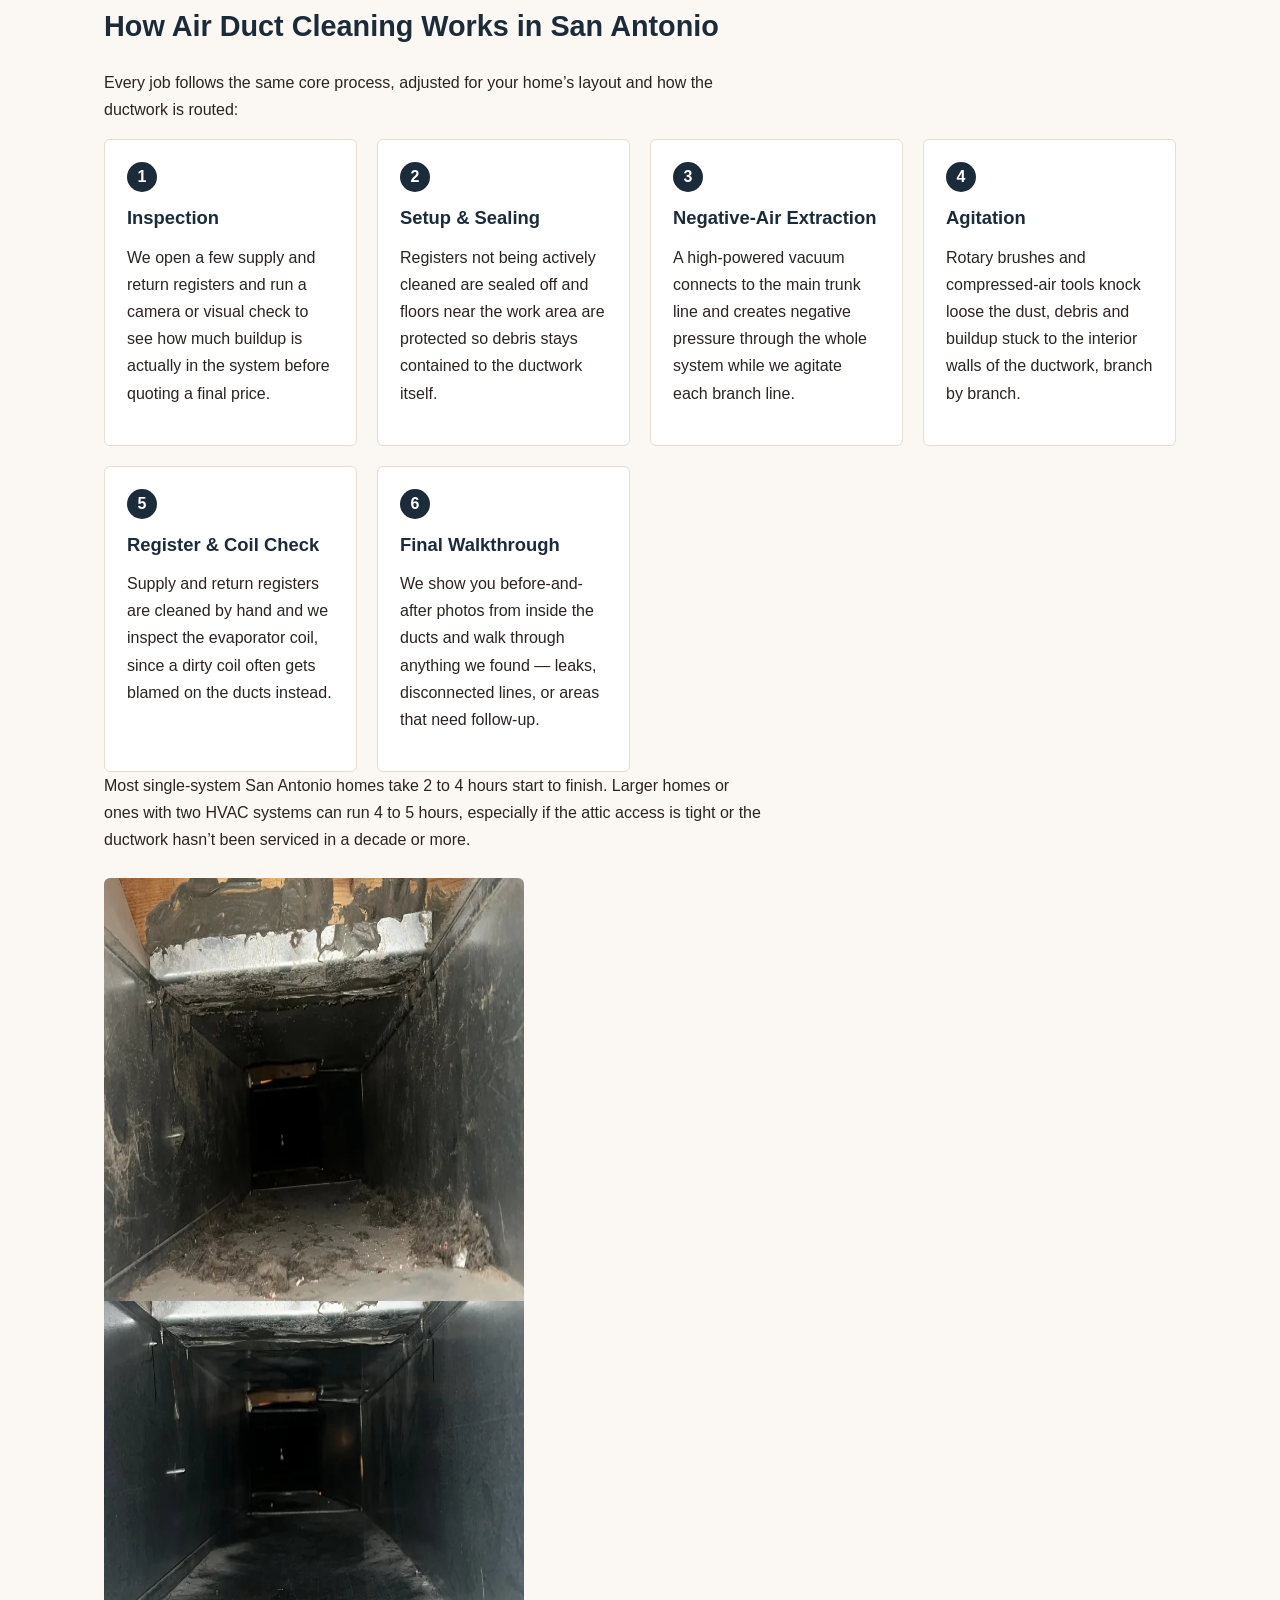
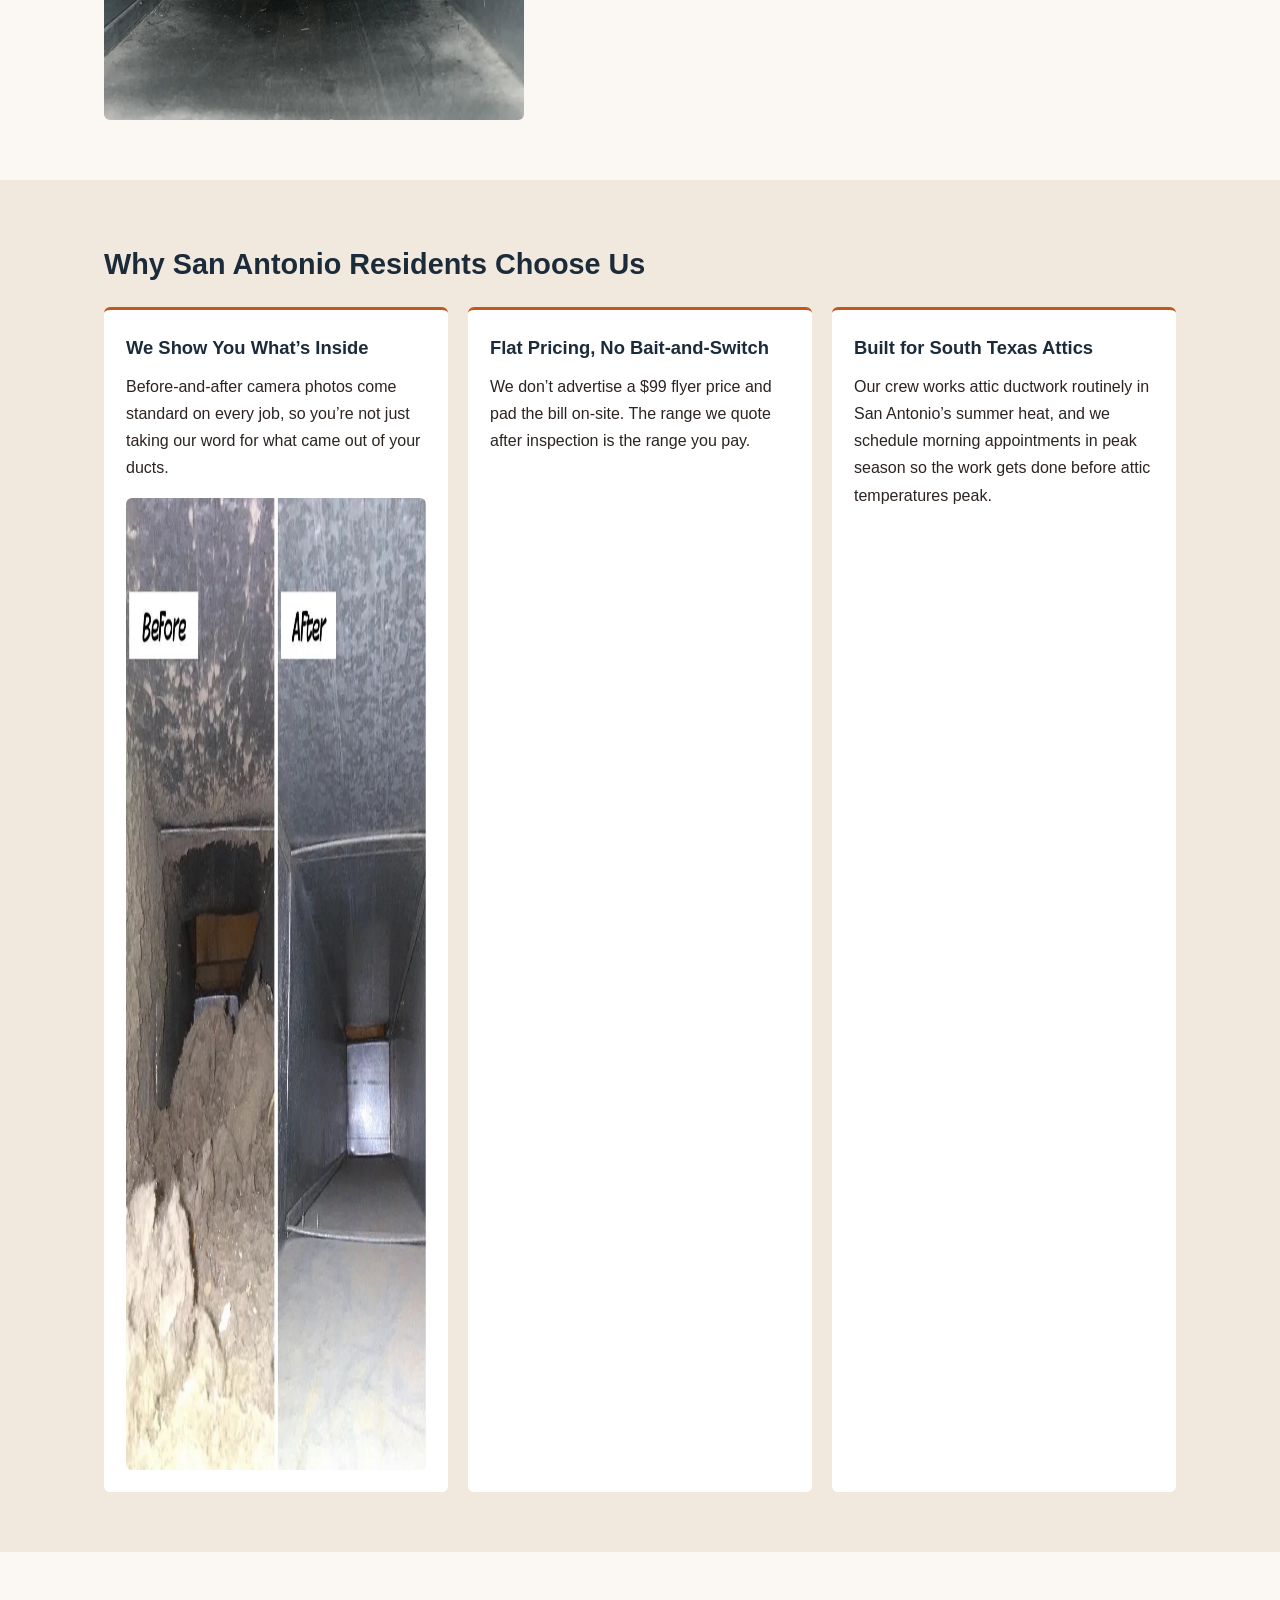
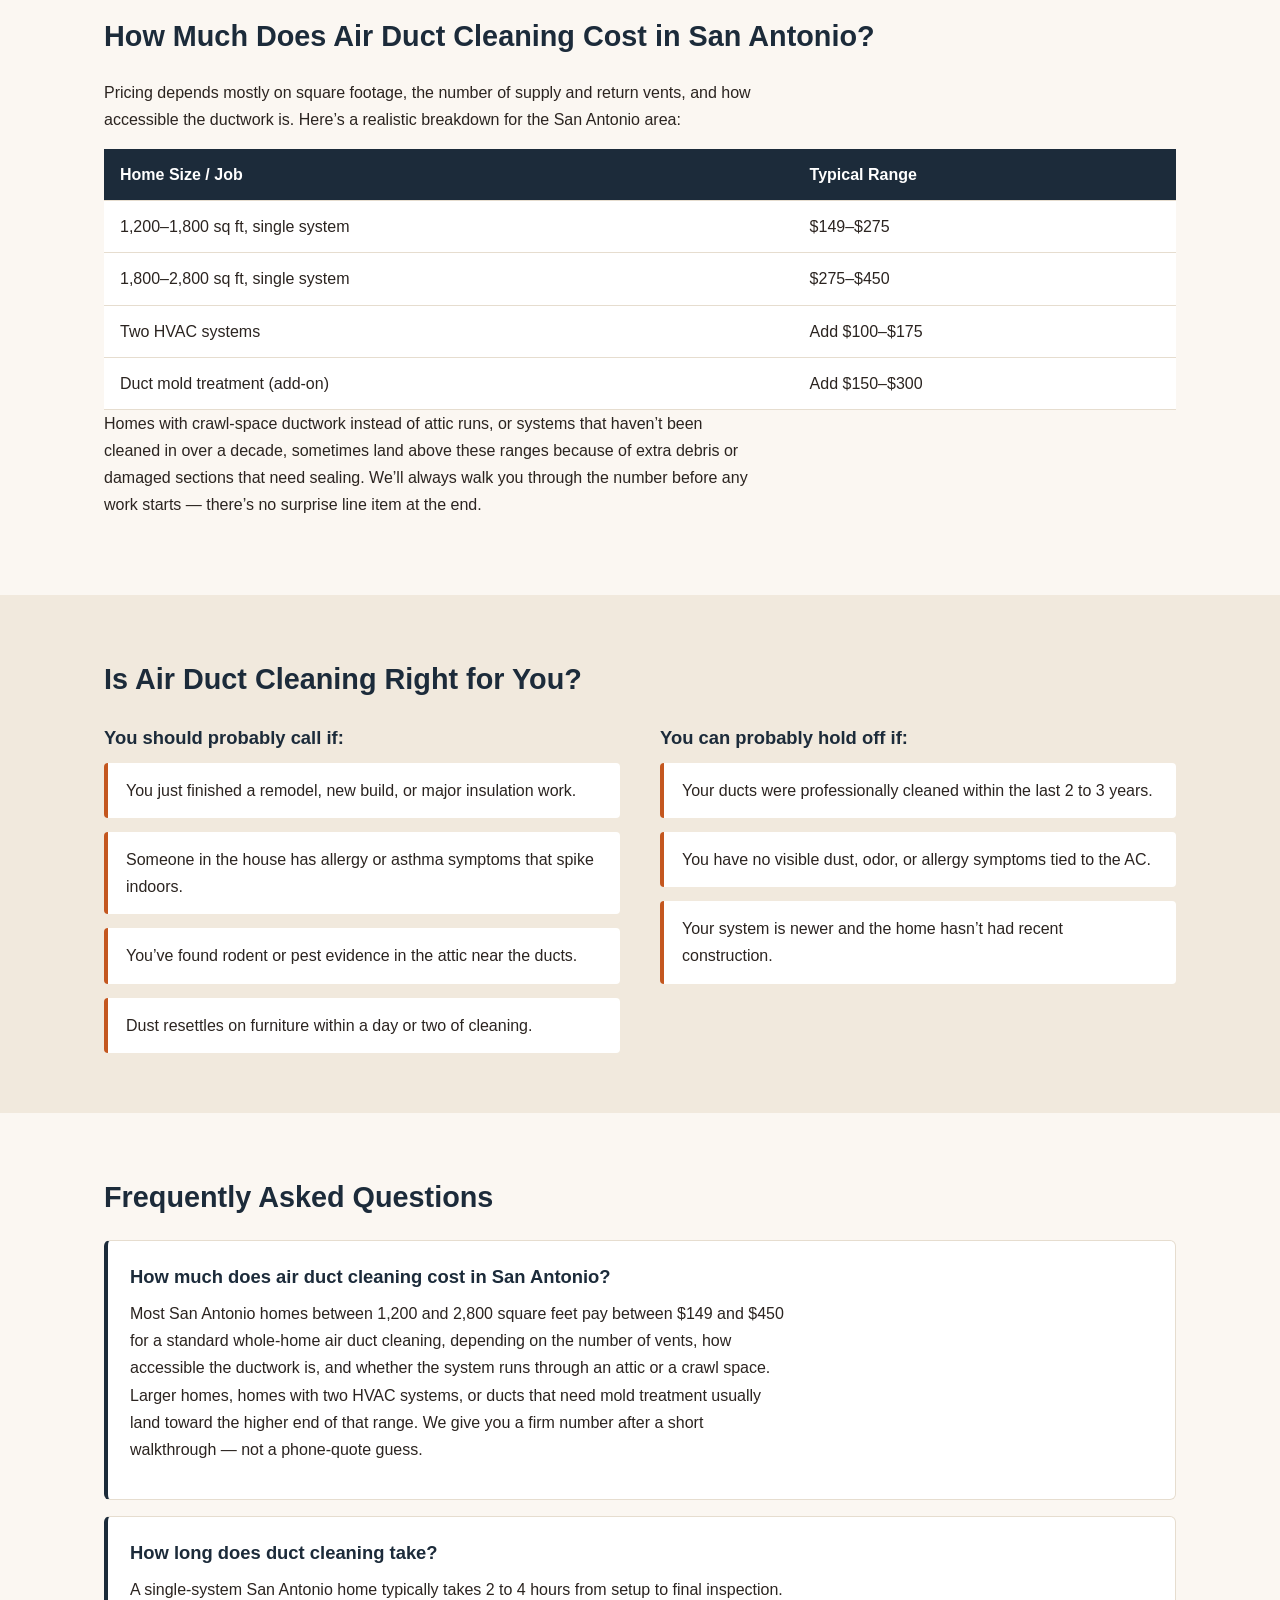
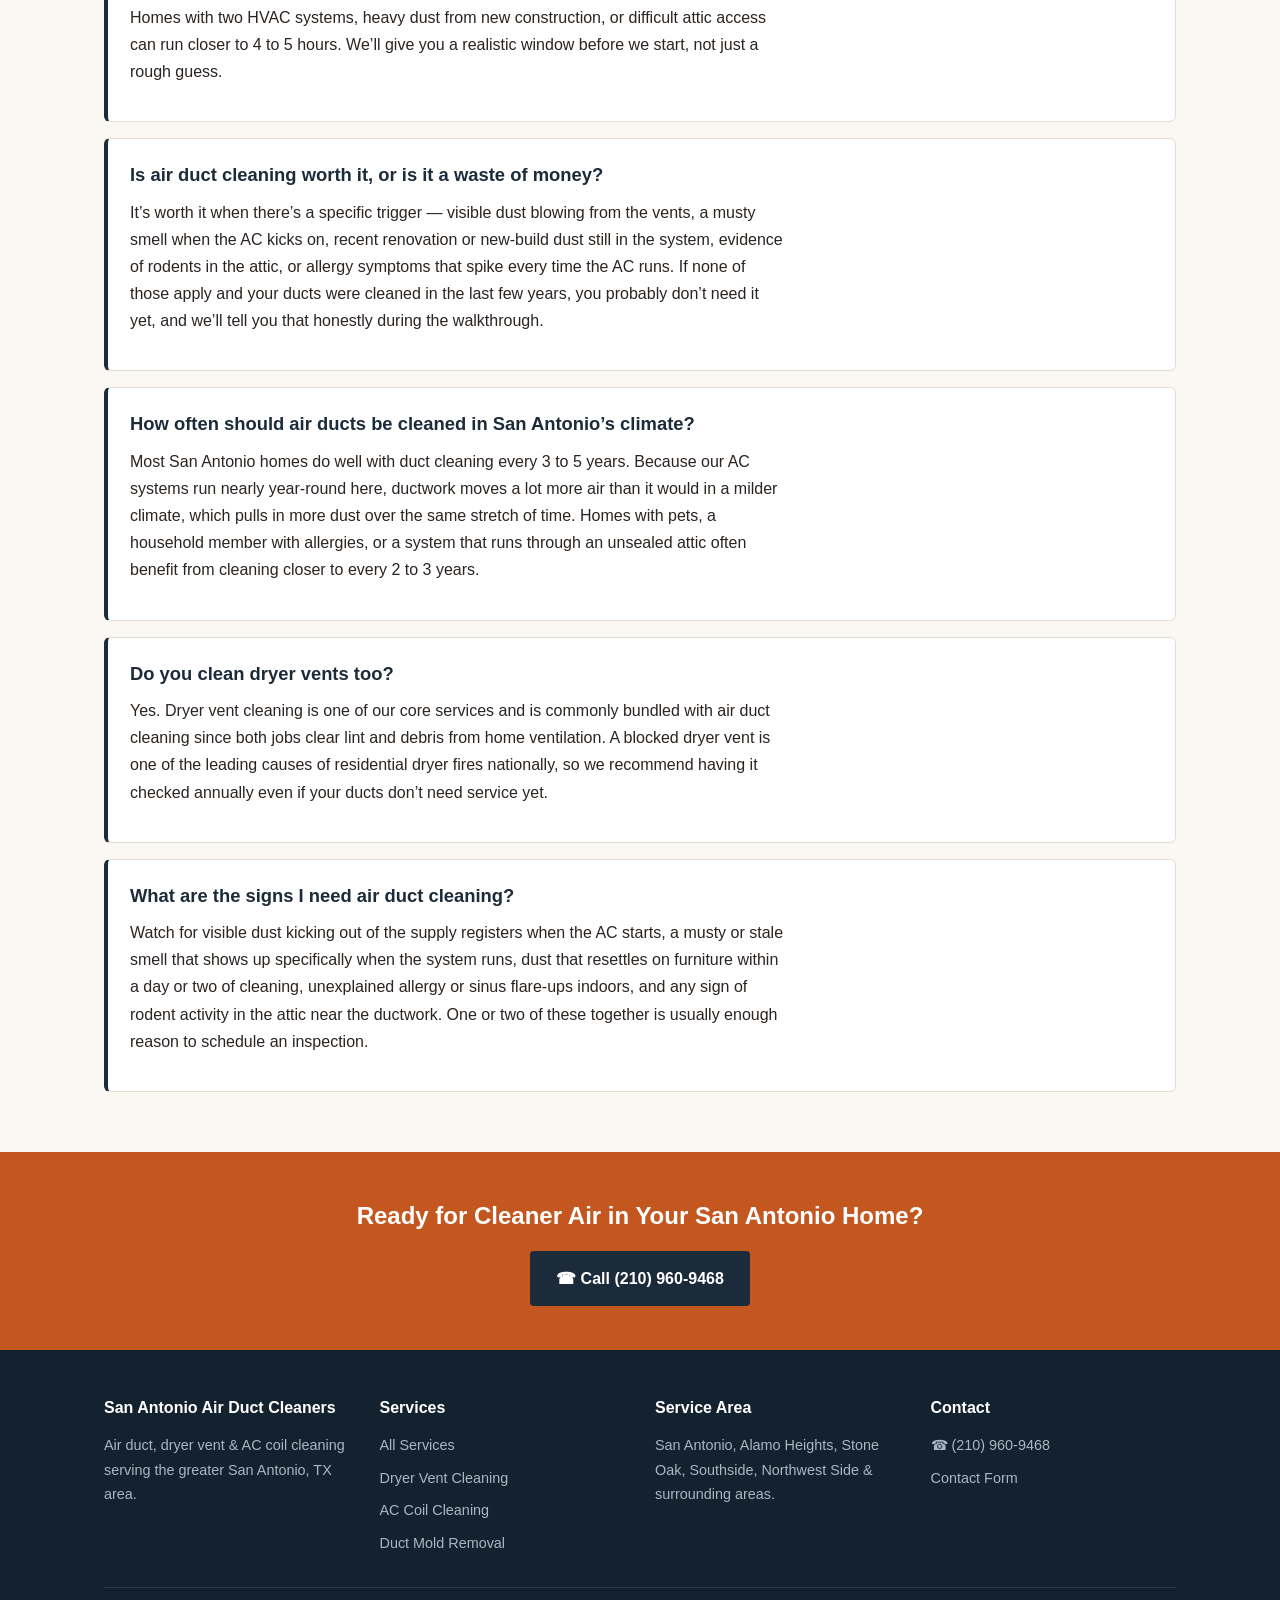
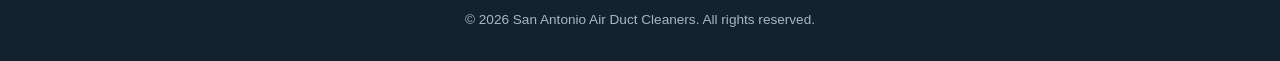
==== commit 707668ba: "Replace home page photos with Rick's real air duct cleaning photos" ====
--- a/index.html
+++ b/index.html
@@ -113,6 +113,7 @@
     <p>Air duct cleaning is the process of removing dust, pollen, pet dander, construction debris and other buildup from the supply and return ductwork that carries conditioned air through your home. In San Antonio, that ductwork usually runs through an attic that regularly hits well over 130 degrees in summer, which bakes dust and any moisture into a fine grit that clings to the inside of the metal or flex duct over time.</p>
     <p>A real cleaning job connects a negative-air vacuum to the main trunk line, then works through every branch with rotary brushes or compressed-air tools to knock debris loose so the vacuum can pull it out through a HEPA filter. It&rsquo;s different from just wiping down the visible vent covers &mdash; those only reach a few inches into the system, while the buildup that actually affects air quality sits farther back where you can&rsquo;t see it.</p>
     <p>Homeowners across the San Antonio metro &mdash; from Alamo Heights to Stone Oak to the Southside &mdash; call us for the same basic reason: the air coming out of their vents doesn&rsquo;t feel or smell as clean as it should, and they want someone who can actually show them what&rsquo;s inside the ducts before recommending a fix.</p>
+    <img src="images/dryer-vent-lint-removal-san-antonio.webp" alt="Dryer vent cleaning in San Antonio" width="802" height="804" style="margin-top: 24px; max-width: 420px; border-radius: 6px;">
   </div>
 </section>
 
@@ -167,7 +168,7 @@
       </div>
     </div>
     <p>Most single-system San Antonio homes take 2 to 4 hours start to finish. Larger homes or ones with two HVAC systems can run 4 to 5 hours, especially if the attic access is tight or the ductwork hasn&rsquo;t been serviced in a decade or more.</p>
-    <img src="images/ductwork-services-san-antonio.webp" alt="Ductwork services in San Antonio" width="1200" height="1500" style="margin-top: 24px; max-width: 420px;">
+    <img src="images/duct-cleaning-before-after-san-antonio.webp" alt="Air duct cleaning before and after in San Antonio" width="844" height="842" style="margin-top: 24px; max-width: 420px; border-radius: 6px;">
   </div>
 </section>
 
@@ -178,6 +179,7 @@
       <div class="diff-card">
         <h3>We Show You What&rsquo;s Inside</h3>
         <p>Before-and-after camera photos come standard on every job, so you&rsquo;re not just taking our word for what came out of your ducts.</p>
+        <img src="images/duct-interior-before-after-san-antonio.webp" alt="Air duct interior before and after cleaning in San Antonio" width="978" height="972" style="margin-top: 16px; border-radius: 6px;">
       </div>
       <div class="diff-card">
         <h3>Flat Pricing, No Bait-and-Switch</h3>
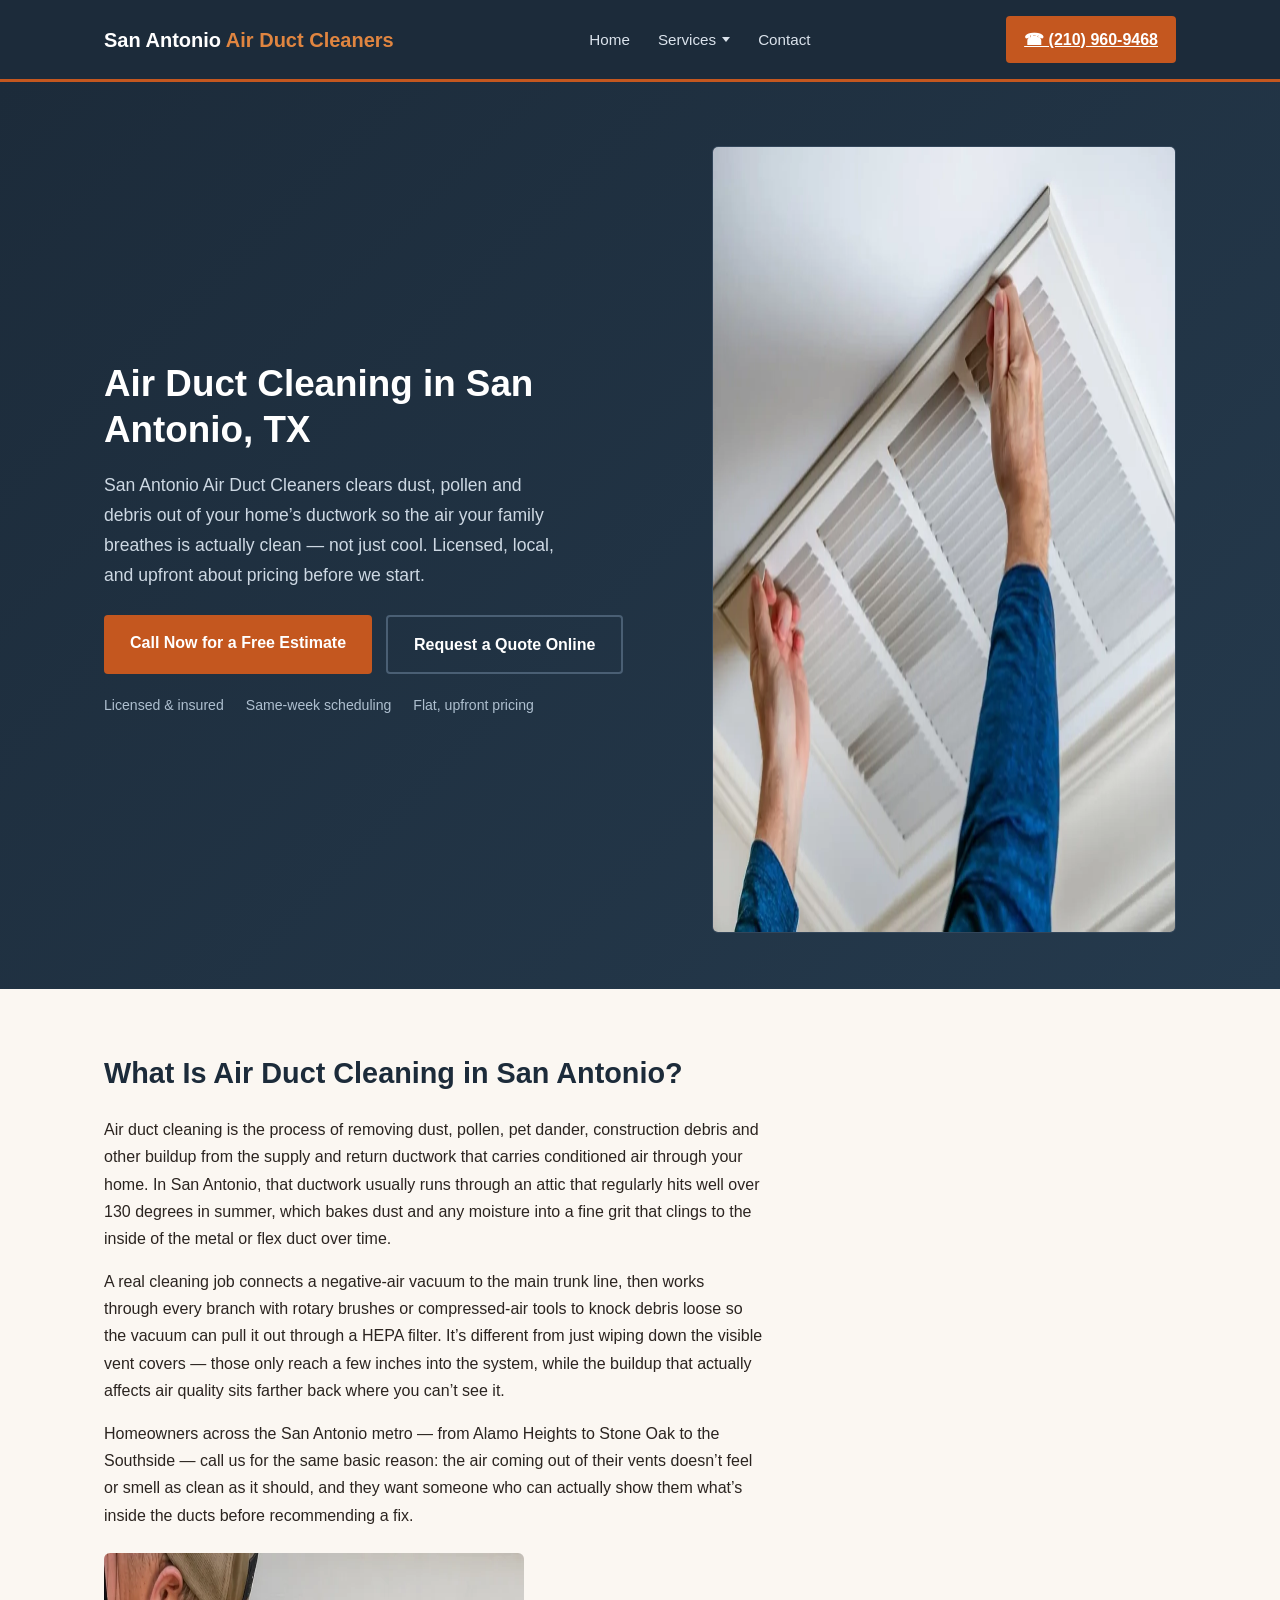
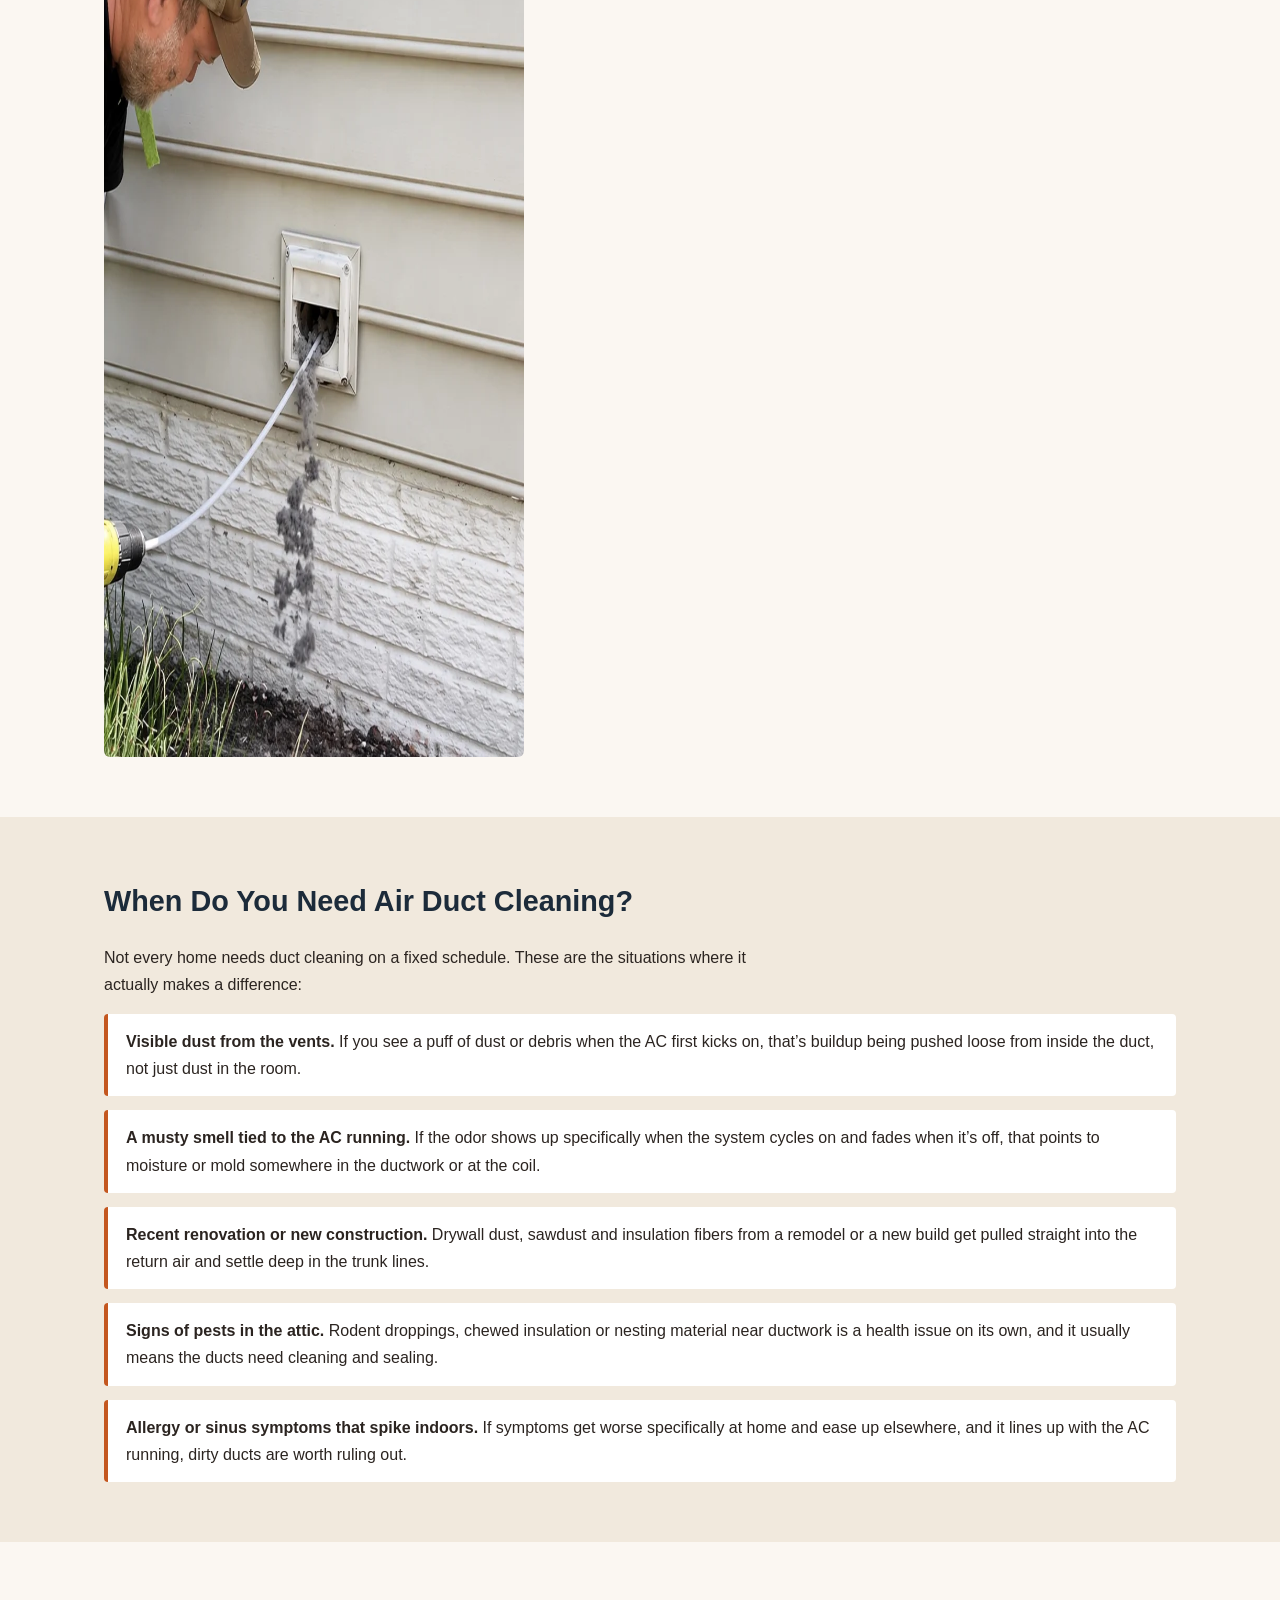
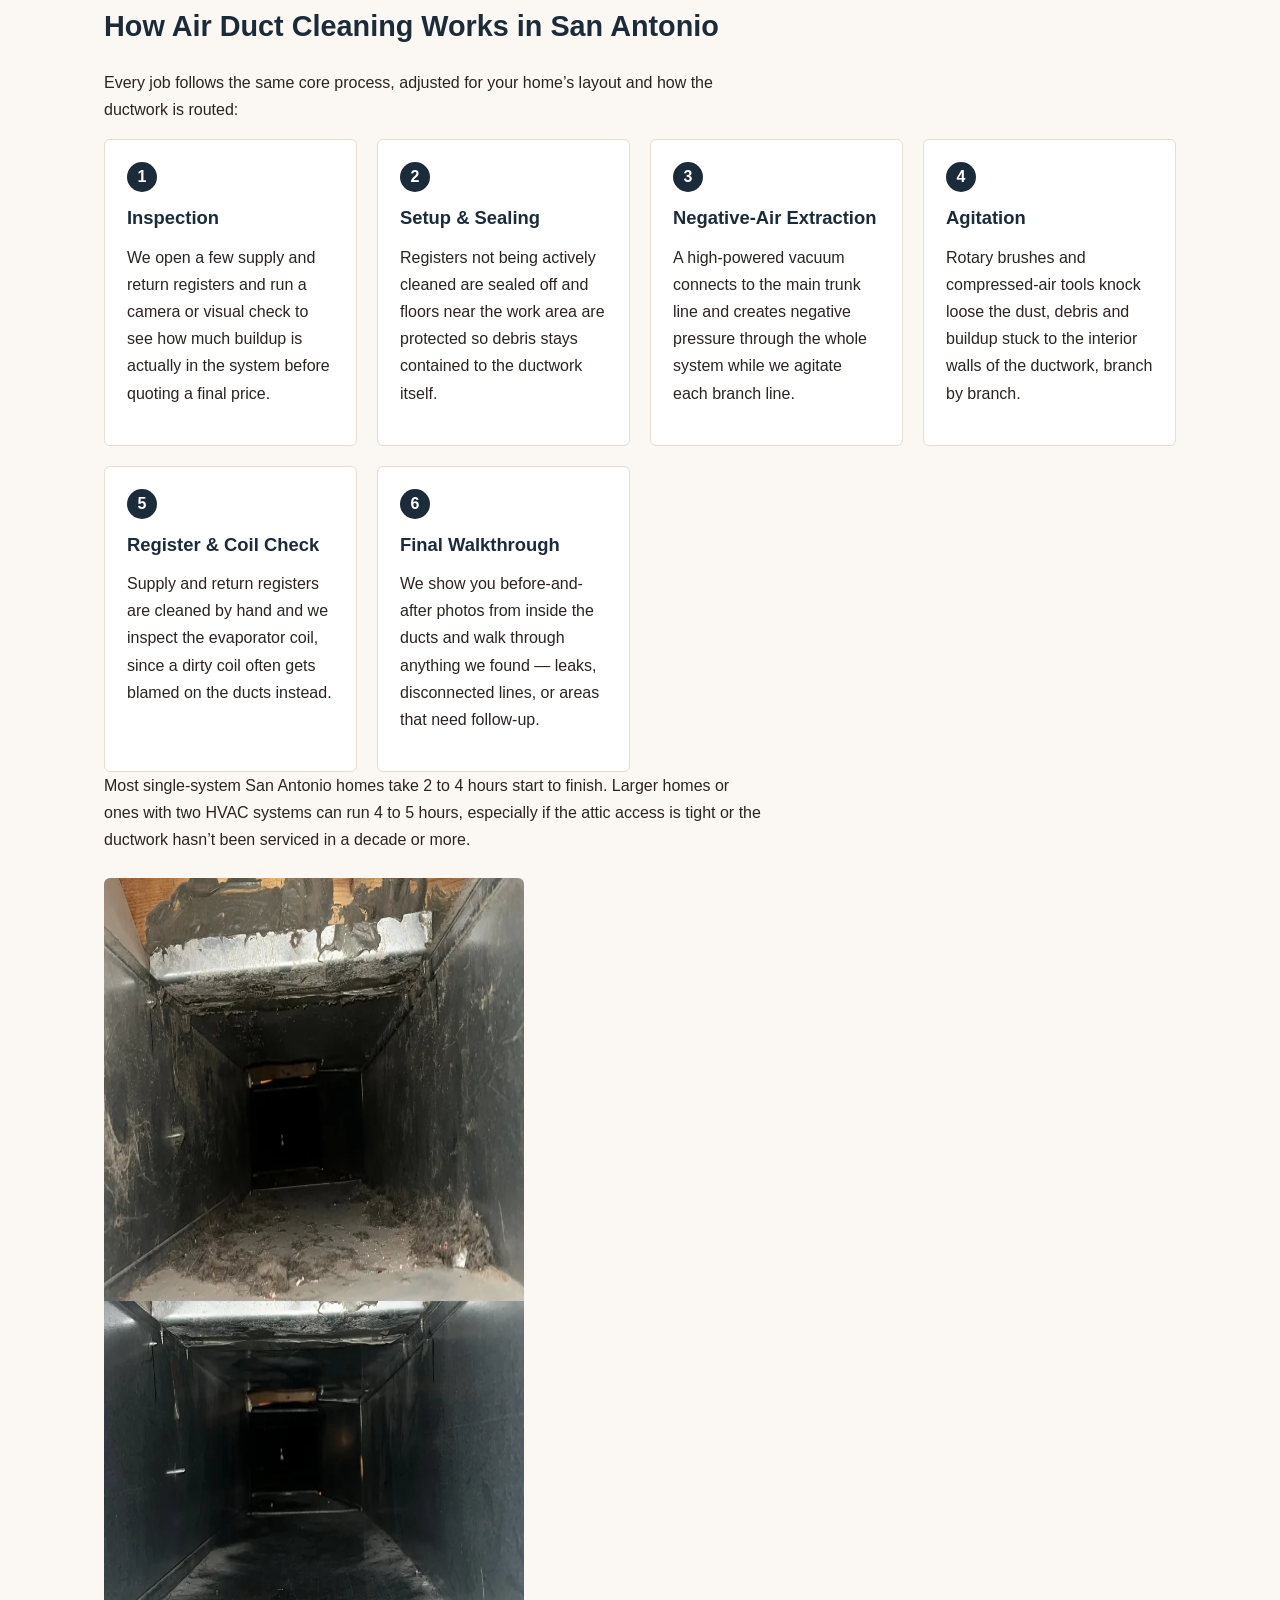
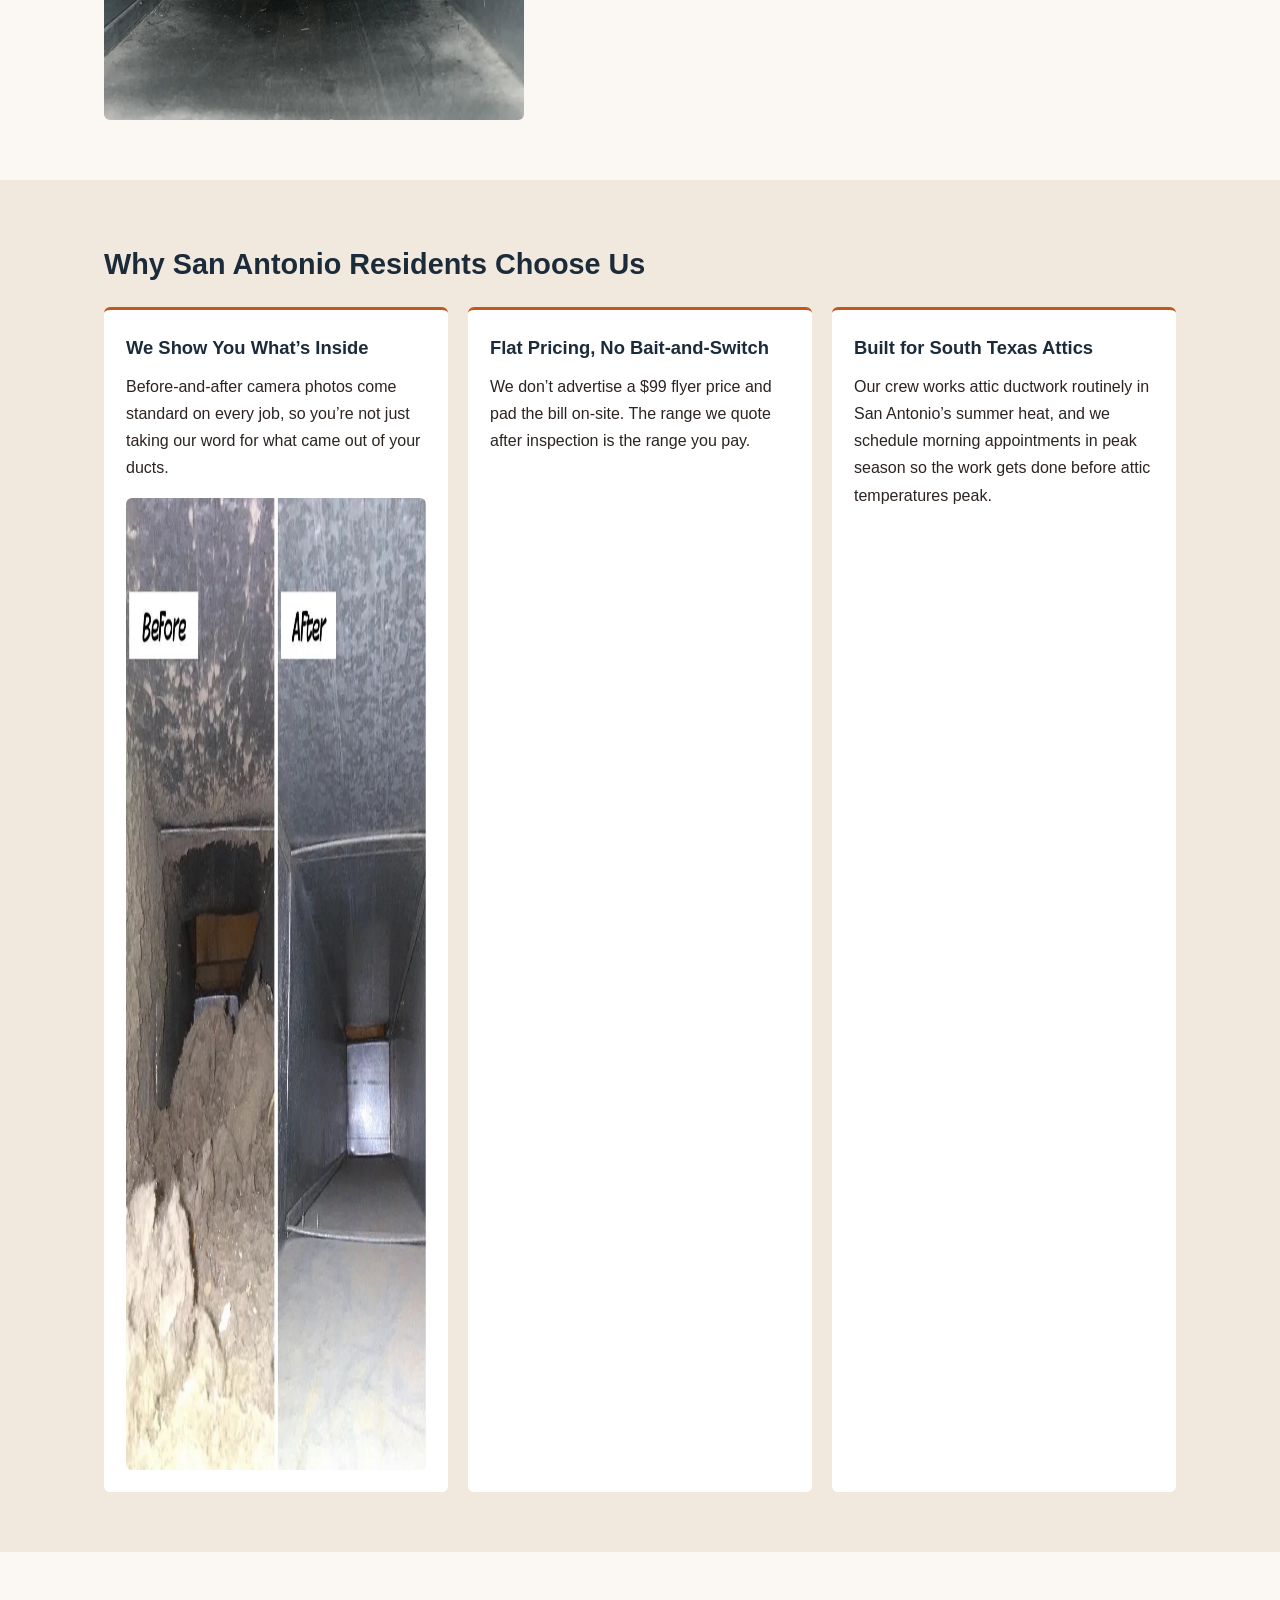
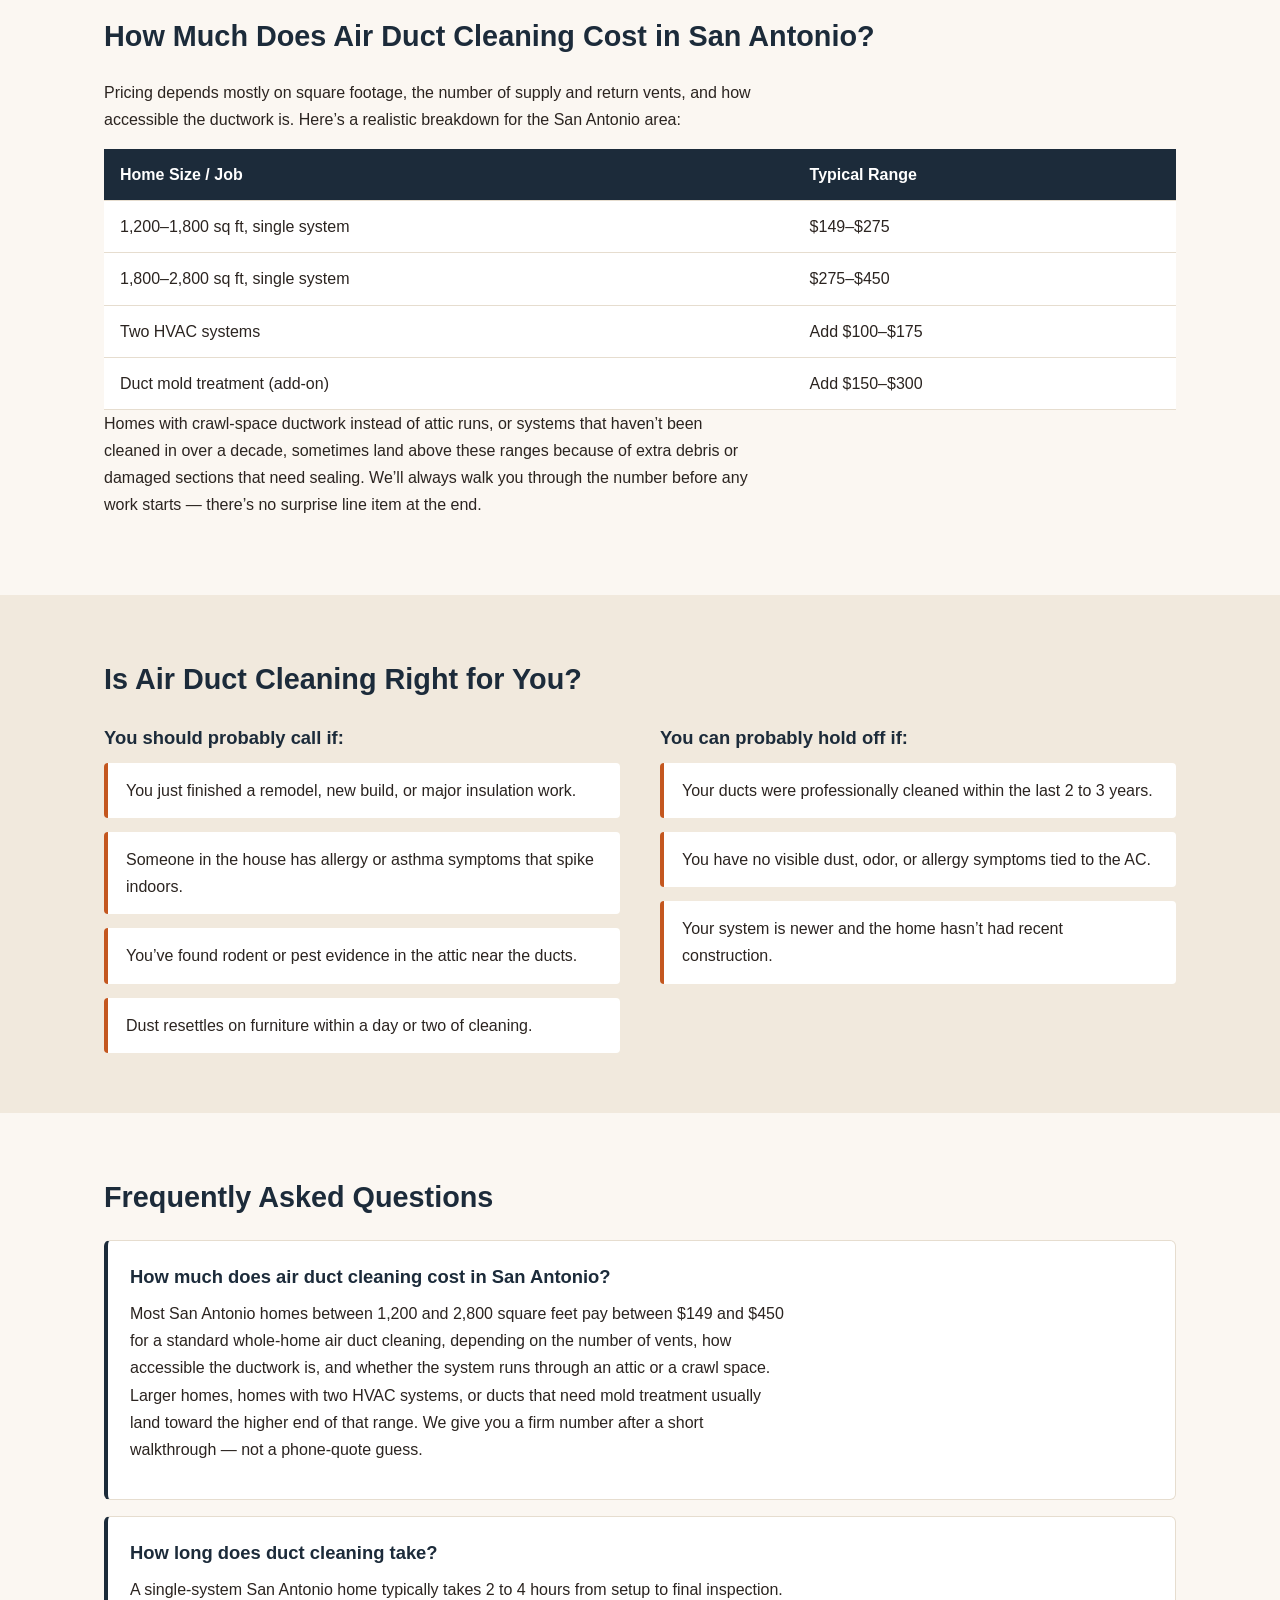
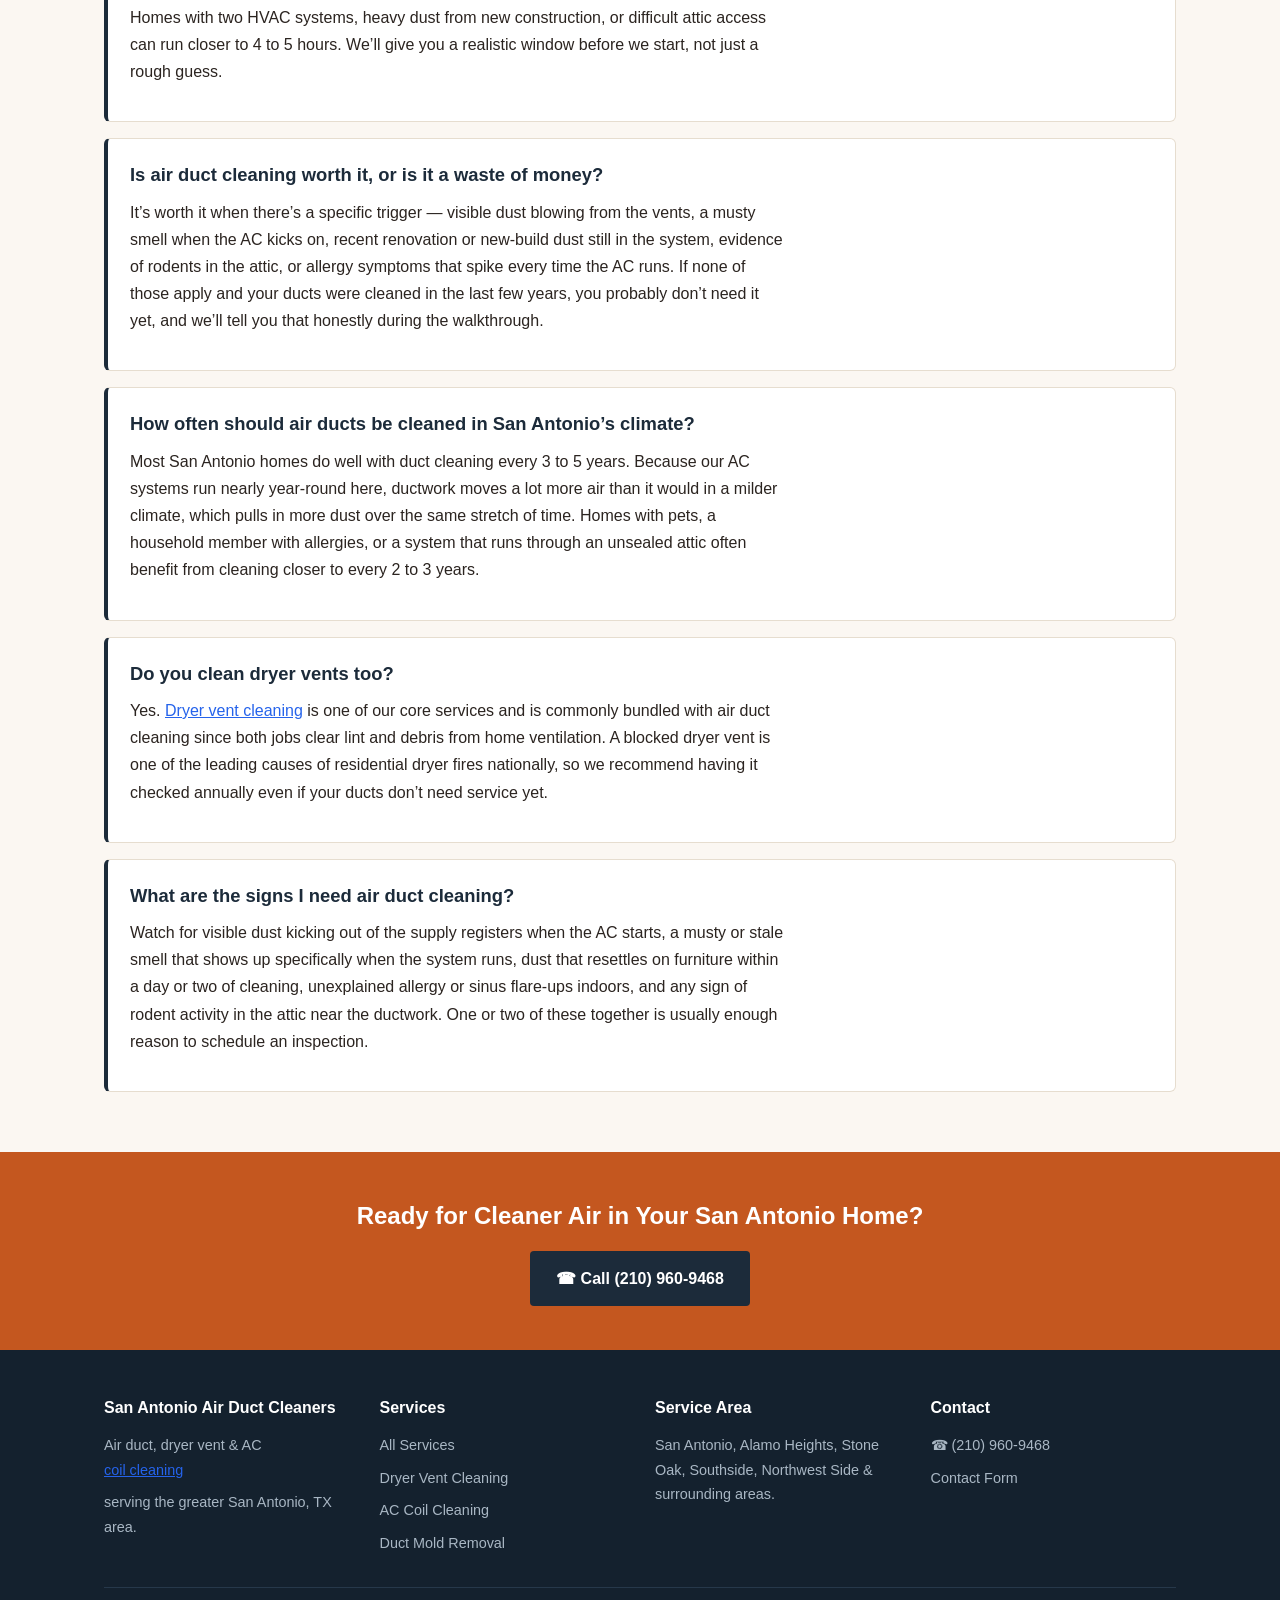
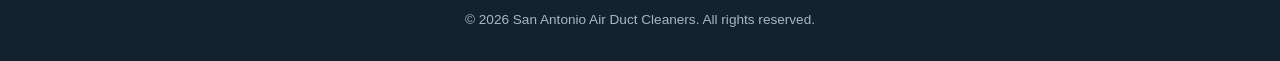
==== commit d02a907a: "Add contextual internal links with descriptive anchor text (A3)" ====
--- a/index.html
+++ b/index.html
@@ -1,12 +1,13 @@
 <!DOCTYPE html>
+
 <html lang="en">
 <head>
-<meta charset="UTF-8">
-<meta name="viewport" content="width=device-width, initial-scale=1.0">
+<meta charset="utf-8"/>
+<meta content="width=device-width, initial-scale=1.0" name="viewport"/>
 <title>Air Duct Cleaning San Antonio, TX | Air Duct Cleaners</title>
-<meta name="description" content="Air duct cleaning in San Antonio, TX from a local, licensed crew. Dryer vent, AC coil &amp; mold removal. Call (210) 960-9468 for a free quote.">
-<link rel="canonical" href="https://sanantonioairductcleaners.com/">
-<link rel="stylesheet" href="styles.css">
+<meta content="Air duct cleaning in San Antonio, TX from a local, licensed crew. Dryer vent, AC coil &amp; mold removal. Call (210) 960-9468 for a free quote." name="description"/>
+<link href="https://sanantonioairductcleaners.com/" rel="canonical"/>
+<link href="styles.css" rel="stylesheet"/>
 <script type="application/ld+json">
 {
   "@context": "https://schema.org",
@@ -64,243 +65,231 @@
 </script>
 </head>
 <body>
-
 <header class="site-header">
-  <div class="nav-row">
-    <a href="/" class="brand">San Antonio <span>Air Duct Cleaners</span></a>
-    <ul class="nav-links">
-      <li><a href="/">Home</a></li>
-      <li class="has-dropdown">
-        <a href="services.html">Services</a>
-        <div class="dropdown-menu">
-          <ul class="dropdown-menu-list">
-            <li><a href="dryer-vent-cleaning-san-antonio.html">Dryer Vent Cleaning</a></li>
-            <li><a href="ac-coil-cleaning-san-antonio.html">AC Evaporator Coil Cleaning</a></li>
-            <li><a href="duct-mold-removal-san-antonio.html">Duct Mold Removal &amp; Sanitizing</a></li>
-          </ul>
-        </div>
-      </li>
-      <li><a href="contact.html">Contact</a></li>
-    </ul>
-    <a href="tel:+12109609468" class="nav-phone">&#9742; (210) 960-9468</a>
-  </div>
+<div class="nav-row">
+<a class="brand" href="/">San Antonio <span>Air Duct Cleaners</span></a>
+<ul class="nav-links">
+<li><a href="/">Home</a></li>
+<li class="has-dropdown">
+<a href="services.html">Services</a>
+<div class="dropdown-menu">
+<ul class="dropdown-menu-list">
+<li><a href="dryer-vent-cleaning-san-antonio.html">Dryer Vent Cleaning</a></li>
+<li><a href="ac-coil-cleaning-san-antonio.html">AC Evaporator Coil Cleaning</a></li>
+<li><a href="duct-mold-removal-san-antonio.html">Duct Mold Removal &amp; Sanitizing</a></li>
+</ul>
+</div>
+</li>
+<li><a href="contact.html">Contact</a></li>
+</ul>
+<a class="nav-phone" href="tel:+12109609468">☎ (210) 960-9468</a>
+</div>
 </header>
-
 <section class="hero">
-  <div class="wrap hero-grid">
-    <div>
-      <h1>Air Duct Cleaning in San Antonio, TX</h1>
-      <p class="lead">San Antonio Air Duct Cleaners clears dust, pollen and debris out of your home&rsquo;s ductwork so the air your family breathes is actually clean &mdash; not just cool. Licensed, local, and upfront about pricing before we start.</p>
-      <div class="hero-cta-row">
-        <a href="tel:+12109609468" class="btn btn-primary">Call Now for a Free Estimate</a>
-        <a href="contact.html" class="btn btn-secondary">Request a Quote Online</a>
-      </div>
-      <div class="hero-trust">
-        <span>Licensed &amp; insured</span>
-        <span>Same-week scheduling</span>
-        <span>Flat, upfront pricing</span>
-      </div>
+<div class="wrap hero-grid">
+<div>
+<h1>Air Duct Cleaning in San Antonio, TX</h1>
+<p class="lead">San Antonio Air Duct Cleaners clears dust, pollen and debris out of your home’s ductwork so the air your family breathes is actually clean — not just cool. Licensed, local, and upfront about pricing before we start.</p>
+<div class="hero-cta-row">
+<a class="btn btn-primary" href="tel:+12109609468">Call Now for a Free Estimate</a>
+<a class="btn btn-secondary" href="contact.html">Request a Quote Online</a>
+</div>
+<div class="hero-trust">
+<span>Licensed &amp; insured</span>
+<span>Same-week scheduling</span>
+<span>Flat, upfront pricing</span>
+</div>
+</div>
+<div class="hero-image">
+<img alt="Air duct cleaning in San Antonio" height="787" src="images/air-duct-cleaning-san-antonio-tx.webp" width="1400"/>
+</div>
+</div>
+</section>
+<section class="page-section">
+<div class="wrap">
+<h2>What Is Air Duct Cleaning in San Antonio?</h2>
+<p>Air duct cleaning is the process of removing dust, pollen, pet dander, construction debris and other buildup from the supply and return ductwork that carries conditioned air through your home. In San Antonio, that ductwork usually runs through an attic that regularly hits well over 130 degrees in summer, which bakes dust and any moisture into a fine grit that clings to the inside of the metal or flex duct over time.</p>
+<p>A real cleaning job connects a negative-air vacuum to the main trunk line, then works through every branch with rotary brushes or compressed-air tools to knock debris loose so the vacuum can pull it out through a HEPA filter. It’s different from just wiping down the visible vent covers — those only reach a few inches into the system, while the buildup that actually affects air quality sits farther back where you can’t see it.</p>
+<p>Homeowners across the San Antonio metro — from Alamo Heights to Stone Oak to the Southside — call us for the same basic reason: the air coming out of their vents doesn’t feel or smell as clean as it should, and they want someone who can actually show them what’s inside the ducts before recommending a fix.</p>
+<img alt="Dryer vent cleaning in San Antonio" height="804" src="images/dryer-vent-lint-removal-san-antonio.webp" style="margin-top: 24px; max-width: 420px; border-radius: 6px;" width="802"/>
+</div>
+</section>
+<section class="page-section alt">
+<div class="wrap">
+<h2>When Do You Need Air Duct Cleaning?</h2>
+<p>Not every home needs duct cleaning on a fixed schedule. These are the situations where it actually makes a difference:</p>
+<ul class="trigger-list">
+<li><strong>Visible dust from the vents.</strong> If you see a puff of dust or debris when the AC first kicks on, that’s buildup being pushed loose from inside the duct, not just dust in the room.</li>
+<li><strong>A musty smell tied to the AC running.</strong> If the odor shows up specifically when the system cycles on and fades when it’s off, that points to moisture or mold somewhere in the ductwork or at the coil.</li>
+<li><strong>Recent renovation or new construction.</strong> Drywall dust, sawdust and insulation fibers from a remodel or a new build get pulled straight into the return air and settle deep in the trunk lines.</li>
+<li><strong>Signs of pests in the attic.</strong> Rodent droppings, chewed insulation or nesting material near ductwork is a health issue on its own, and it usually means the ducts need cleaning and sealing.</li>
+<li><strong>Allergy or sinus symptoms that spike indoors.</strong> If symptoms get worse specifically at home and ease up elsewhere, and it lines up with the AC running, dirty ducts are worth ruling out.</li>
+</ul>
+</div>
+</section>
+<section class="page-section">
+<div class="wrap">
+<h2>How Air Duct Cleaning Works in San Antonio</h2>
+<p>Every job follows the same core process, adjusted for your home’s layout and how the ductwork is routed:</p>
+<div class="step-grid">
+<div class="step-card">
+<span class="step-num">1</span>
+<h3>Inspection</h3>
+<p>We open a few supply and return registers and run a camera or visual check to see how much buildup is actually in the system before quoting a final price.</p>
+</div>
+<div class="step-card">
+<span class="step-num">2</span>
+<h3>Setup &amp; Sealing</h3>
+<p>Registers not being actively cleaned are sealed off and floors near the work area are protected so debris stays contained to the ductwork itself.</p>
+</div>
+<div class="step-card">
+<span class="step-num">3</span>
+<h3>Negative-Air Extraction</h3>
+<p>A high-powered vacuum connects to the main trunk line and creates negative pressure through the whole system while we agitate each branch line.</p>
+</div>
+<div class="step-card">
+<span class="step-num">4</span>
+<h3>Agitation</h3>
+<p>Rotary brushes and compressed-air tools knock loose the dust, debris and buildup stuck to the interior walls of the ductwork, branch by branch.</p>
+</div>
+<div class="step-card">
+<span class="step-num">5</span>
+<h3>Register &amp; Coil Check</h3>
+<p>Supply and return registers are cleaned by hand and we inspect the evaporator coil, since a dirty coil often gets blamed on the ducts instead.</p>
+</div>
+<div class="step-card">
+<span class="step-num">6</span>
+<h3>Final Walkthrough</h3>
+<p>We show you before-and-after photos from inside the ducts and walk through anything we found — leaks, disconnected lines, or areas that need follow-up.</p>
+</div>
+</div>
+<p>Most single-system San Antonio homes take 2 to 4 hours start to finish. Larger homes or ones with two HVAC systems can run 4 to 5 hours, especially if the attic access is tight or the ductwork hasn’t been serviced in a decade or more.</p>
+<img alt="Air duct cleaning before and after in San Antonio" height="842" src="images/duct-cleaning-before-after-san-antonio.webp" style="margin-top: 24px; max-width: 420px; border-radius: 6px;" width="844"/>
+</div>
+</section>
+<section class="page-section alt">
+<div class="wrap">
+<h2>Why San Antonio Residents Choose Us</h2>
+<div class="diff-grid">
+<div class="diff-card">
+<h3>We Show You What’s Inside</h3>
+<p>Before-and-after camera photos come standard on every job, so you’re not just taking our word for what came out of your ducts.</p>
+<img alt="Air duct interior before and after cleaning in San Antonio" height="972" src="images/duct-interior-before-after-san-antonio.webp" style="margin-top: 16px; border-radius: 6px;" width="978"/>
+</div>
+<div class="diff-card">
+<h3>Flat Pricing, No Bait-and-Switch</h3>
+<p>We don’t advertise a $99 flyer price and pad the bill on-site. The range we quote after inspection is the range you pay.</p>
+</div>
+<div class="diff-card">
+<h3>Built for South Texas Attics</h3>
+<p>Our crew works attic ductwork routinely in San Antonio’s summer heat, and we schedule morning appointments in peak season so the work gets done before attic temperatures peak.</p>
+</div>
+</div>
+</div>
+</section>
+<section class="page-section">
+<div class="wrap">
+<h2>How Much Does Air Duct Cleaning Cost in San Antonio?</h2>
+<p>Pricing depends mostly on square footage, the number of supply and return vents, and how accessible the ductwork is. Here’s a realistic breakdown for the San Antonio area:</p>
+<table class="price-table">
+<tr><th>Home Size / Job</th><th>Typical Range</th></tr>
+<tr><td>1,200–1,800 sq ft, single system</td><td>$149–$275</td></tr>
+<tr><td>1,800–2,800 sq ft, single system</td><td>$275–$450</td></tr>
+<tr><td>Two HVAC systems</td><td>Add $100–$175</td></tr>
+<tr><td>Duct mold treatment (add-on)</td><td>Add $150–$300</td></tr>
+</table>
+<p>Homes with crawl-space ductwork instead of attic runs, or systems that haven’t been cleaned in over a decade, sometimes land above these ranges because of extra debris or damaged sections that need sealing. We’ll always walk you through the number before any work starts — there’s no surprise line item at the end.</p>
+</div>
+</section>
+<section class="page-section alt">
+<div class="wrap">
+<h2>Is Air Duct Cleaning Right for You?</h2>
+<div class="two-col">
+<div>
+<h3>You should probably call if:</h3>
+<ul class="qualify-list">
+<li>You just finished a remodel, new build, or major insulation work.</li>
+<li>Someone in the house has allergy or asthma symptoms that spike indoors.</li>
+<li>You’ve found rodent or pest evidence in the attic near the ducts.</li>
+<li>Dust resettles on furniture within a day or two of cleaning.</li>
+</ul>
+</div>
+<div>
+<h3>You can probably hold off if:</h3>
+<ul class="qualify-list">
+<li>Your ducts were professionally cleaned within the last 2 to 3 years.</li>
+<li>You have no visible dust, odor, or allergy symptoms tied to the AC.</li>
+<li>Your system is newer and the home hasn’t had recent construction.</li>
+</ul>
+</div>
+</div>
+</div>
+</section>
+<section class="page-section">
+<div class="wrap">
+<h2>Frequently Asked Questions</h2>
+<div class="faq-grid">
+<div class="faq-card">
+<h3>How much does air duct cleaning cost in San Antonio?</h3>
+<p>Most San Antonio homes between 1,200 and 2,800 square feet pay between $149 and $450 for a standard whole-home air duct cleaning, depending on the number of vents, how accessible the ductwork is, and whether the system runs through an attic or a crawl space. Larger homes, homes with two HVAC systems, or ducts that need mold treatment usually land toward the higher end of that range. We give you a firm number after a short walkthrough — not a phone-quote guess.</p>
+</div>
+<div class="faq-card">
+<h3>How long does duct cleaning take?</h3>
+<p>A single-system San Antonio home typically takes 2 to 4 hours from setup to final inspection. Homes with two HVAC systems, heavy dust from new construction, or difficult attic access can run closer to 4 to 5 hours. We’ll give you a realistic window before we start, not just a rough guess.</p>
+</div>
+<div class="faq-card">
+<h3>Is air duct cleaning worth it, or is it a waste of money?</h3>
+<p>It’s worth it when there’s a specific trigger — visible dust blowing from the vents, a musty smell when the AC kicks on, recent renovation or new-build dust still in the system, evidence of rodents in the attic, or allergy symptoms that spike every time the AC runs. If none of those apply and your ducts were cleaned in the last few years, you probably don’t need it yet, and we’ll tell you that honestly during the walkthrough.</p>
+</div>
+<div class="faq-card">
+<h3>How often should air ducts be cleaned in San Antonio’s climate?</h3>
+<p>Most San Antonio homes do well with duct cleaning every 3 to 5 years. Because our AC systems run nearly year-round here, ductwork moves a lot more air than it would in a milder climate, which pulls in more dust over the same stretch of time. Homes with pets, a household member with allergies, or a system that runs through an unsealed attic often benefit from cleaning closer to every 2 to 3 years.</p>
+</div>
+<div class="faq-card">
+<h3>Do you clean dryer vents too?</h3>
+<p>Yes. <a href="dryer-vent-cleaning-san-antonio.html" style="color: #2563eb; text-decoration: underline;">Dryer vent cleaning</a> is one of our core services and is commonly bundled with air duct cleaning since both jobs clear lint and debris from home ventilation. A blocked dryer vent is one of the leading causes of residential dryer fires nationally, so we recommend having it checked annually even if your ducts don’t need service yet.</p>
+</div>
+<div class="faq-card">
+<h3>What are the signs I need air duct cleaning?</h3>
+<p>Watch for visible dust kicking out of the supply registers when the AC starts, a musty or stale smell that shows up specifically when the system runs, dust that resettles on furniture within a day or two of cleaning, unexplained allergy or sinus flare-ups indoors, and any sign of rodent activity in the attic near the ductwork. One or two of these together is usually enough reason to schedule an inspection.</p>
+</div>
+</div>
+</div>
+</section>
+<section class="cta-band">
+<div class="wrap">
+<h2>Ready for Cleaner Air in Your San Antonio Home?</h2>
+<a class="btn btn-primary" href="tel:+12109609468">☎ Call (210) 960-9468</a>
+</div>
+</section>
+<footer class="site-footer">
+<div class="wrap">
+<div class="footer-grid">
+<div>
+<h4>San Antonio Air Duct Cleaners</h4>
+<p>Air duct, dryer vent &amp; AC <a href="ac-coil-cleaning-san-antonio.html" style="color: #2563eb; text-decoration: underline;">coil cleaning</a> serving the greater San Antonio, TX area.</p>
+</div>
+<div>
+<h4>Services</h4>
+<a href="services.html">All Services</a>
+<a href="dryer-vent-cleaning-san-antonio.html">Dryer Vent Cleaning</a>
+<a href="ac-coil-cleaning-san-antonio.html">AC Coil Cleaning</a>
+<a href="duct-mold-removal-san-antonio.html">Duct Mold Removal</a>
+</div>
+<div>
+<h4>Service Area</h4>
+<p>San Antonio, Alamo Heights, Stone Oak, Southside, Northwest Side &amp; surrounding areas.</p>
+</div>
+<div>
+<h4>Contact</h4>
+<a href="tel:+12109609468">☎ (210) 960-9468</a>
+<a href="contact.html">Contact Form</a>
+</div>
+</div>
+<div class="footer-bottom">
+      © 2026 San Antonio Air Duct Cleaners. All rights reserved.
     </div>
-    <div class="hero-image">
-      <img src="images/air-duct-cleaning-san-antonio-tx.webp" alt="Air duct cleaning in San Antonio" width="1400" height="787">
-    </div>
-  </div>
-</section>
-
-<section class="page-section">
-  <div class="wrap">
-    <h2>What Is Air Duct Cleaning in San Antonio?</h2>
-    <p>Air duct cleaning is the process of removing dust, pollen, pet dander, construction debris and other buildup from the supply and return ductwork that carries conditioned air through your home. In San Antonio, that ductwork usually runs through an attic that regularly hits well over 130 degrees in summer, which bakes dust and any moisture into a fine grit that clings to the inside of the metal or flex duct over time.</p>
-    <p>A real cleaning job connects a negative-air vacuum to the main trunk line, then works through every branch with rotary brushes or compressed-air tools to knock debris loose so the vacuum can pull it out through a HEPA filter. It&rsquo;s different from just wiping down the visible vent covers &mdash; those only reach a few inches into the system, while the buildup that actually affects air quality sits farther back where you can&rsquo;t see it.</p>
-    <p>Homeowners across the San Antonio metro &mdash; from Alamo Heights to Stone Oak to the Southside &mdash; call us for the same basic reason: the air coming out of their vents doesn&rsquo;t feel or smell as clean as it should, and they want someone who can actually show them what&rsquo;s inside the ducts before recommending a fix.</p>
-    <img src="images/dryer-vent-lint-removal-san-antonio.webp" alt="Dryer vent cleaning in San Antonio" width="802" height="804" style="margin-top: 24px; max-width: 420px; border-radius: 6px;">
-  </div>
-</section>
-
-<section class="page-section alt">
-  <div class="wrap">
-    <h2>When Do You Need Air Duct Cleaning?</h2>
-    <p>Not every home needs duct cleaning on a fixed schedule. These are the situations where it actually makes a difference:</p>
-    <ul class="trigger-list">
-      <li><strong>Visible dust from the vents.</strong> If you see a puff of dust or debris when the AC first kicks on, that&rsquo;s buildup being pushed loose from inside the duct, not just dust in the room.</li>
-      <li><strong>A musty smell tied to the AC running.</strong> If the odor shows up specifically when the system cycles on and fades when it&rsquo;s off, that points to moisture or mold somewhere in the ductwork or at the coil.</li>
-      <li><strong>Recent renovation or new construction.</strong> Drywall dust, sawdust and insulation fibers from a remodel or a new build get pulled straight into the return air and settle deep in the trunk lines.</li>
-      <li><strong>Signs of pests in the attic.</strong> Rodent droppings, chewed insulation or nesting material near ductwork is a health issue on its own, and it usually means the ducts need cleaning and sealing.</li>
-      <li><strong>Allergy or sinus symptoms that spike indoors.</strong> If symptoms get worse specifically at home and ease up elsewhere, and it lines up with the AC running, dirty ducts are worth ruling out.</li>
-    </ul>
-  </div>
-</section>
-
-<section class="page-section">
-  <div class="wrap">
-    <h2>How Air Duct Cleaning Works in San Antonio</h2>
-    <p>Every job follows the same core process, adjusted for your home&rsquo;s layout and how the ductwork is routed:</p>
-    <div class="step-grid">
-      <div class="step-card">
-        <span class="step-num">1</span>
-        <h3>Inspection</h3>
-        <p>We open a few supply and return registers and run a camera or visual check to see how much buildup is actually in the system before quoting a final price.</p>
-      </div>
-      <div class="step-card">
-        <span class="step-num">2</span>
-        <h3>Setup &amp; Sealing</h3>
-        <p>Registers not being actively cleaned are sealed off and floors near the work area are protected so debris stays contained to the ductwork itself.</p>
-      </div>
-      <div class="step-card">
-        <span class="step-num">3</span>
-        <h3>Negative-Air Extraction</h3>
-        <p>A high-powered vacuum connects to the main trunk line and creates negative pressure through the whole system while we agitate each branch line.</p>
-      </div>
-      <div class="step-card">
-        <span class="step-num">4</span>
-        <h3>Agitation</h3>
-        <p>Rotary brushes and compressed-air tools knock loose the dust, debris and buildup stuck to the interior walls of the ductwork, branch by branch.</p>
-      </div>
-      <div class="step-card">
-        <span class="step-num">5</span>
-        <h3>Register &amp; Coil Check</h3>
-        <p>Supply and return registers are cleaned by hand and we inspect the evaporator coil, since a dirty coil often gets blamed on the ducts instead.</p>
-      </div>
-      <div class="step-card">
-        <span class="step-num">6</span>
-        <h3>Final Walkthrough</h3>
-        <p>We show you before-and-after photos from inside the ducts and walk through anything we found &mdash; leaks, disconnected lines, or areas that need follow-up.</p>
-      </div>
-    </div>
-    <p>Most single-system San Antonio homes take 2 to 4 hours start to finish. Larger homes or ones with two HVAC systems can run 4 to 5 hours, especially if the attic access is tight or the ductwork hasn&rsquo;t been serviced in a decade or more.</p>
-    <img src="images/duct-cleaning-before-after-san-antonio.webp" alt="Air duct cleaning before and after in San Antonio" width="844" height="842" style="margin-top: 24px; max-width: 420px; border-radius: 6px;">
-  </div>
-</section>
-
-<section class="page-section alt">
-  <div class="wrap">
-    <h2>Why San Antonio Residents Choose Us</h2>
-    <div class="diff-grid">
-      <div class="diff-card">
-        <h3>We Show You What&rsquo;s Inside</h3>
-        <p>Before-and-after camera photos come standard on every job, so you&rsquo;re not just taking our word for what came out of your ducts.</p>
-        <img src="images/duct-interior-before-after-san-antonio.webp" alt="Air duct interior before and after cleaning in San Antonio" width="978" height="972" style="margin-top: 16px; border-radius: 6px;">
-      </div>
-      <div class="diff-card">
-        <h3>Flat Pricing, No Bait-and-Switch</h3>
-        <p>We don&rsquo;t advertise a $99 flyer price and pad the bill on-site. The range we quote after inspection is the range you pay.</p>
-      </div>
-      <div class="diff-card">
-        <h3>Built for South Texas Attics</h3>
-        <p>Our crew works attic ductwork routinely in San Antonio&rsquo;s summer heat, and we schedule morning appointments in peak season so the work gets done before attic temperatures peak.</p>
-      </div>
-    </div>
-  </div>
-</section>
-
-<section class="page-section">
-  <div class="wrap">
-    <h2>How Much Does Air Duct Cleaning Cost in San Antonio?</h2>
-    <p>Pricing depends mostly on square footage, the number of supply and return vents, and how accessible the ductwork is. Here&rsquo;s a realistic breakdown for the San Antonio area:</p>
-    <table class="price-table">
-      <tr><th>Home Size / Job</th><th>Typical Range</th></tr>
-      <tr><td>1,200&ndash;1,800 sq ft, single system</td><td>$149&ndash;$275</td></tr>
-      <tr><td>1,800&ndash;2,800 sq ft, single system</td><td>$275&ndash;$450</td></tr>
-      <tr><td>Two HVAC systems</td><td>Add $100&ndash;$175</td></tr>
-      <tr><td>Duct mold treatment (add-on)</td><td>Add $150&ndash;$300</td></tr>
-    </table>
-    <p>Homes with crawl-space ductwork instead of attic runs, or systems that haven&rsquo;t been cleaned in over a decade, sometimes land above these ranges because of extra debris or damaged sections that need sealing. We&rsquo;ll always walk you through the number before any work starts &mdash; there&rsquo;s no surprise line item at the end.</p>
-  </div>
-</section>
-
-<section class="page-section alt">
-  <div class="wrap">
-    <h2>Is Air Duct Cleaning Right for You?</h2>
-    <div class="two-col">
-      <div>
-        <h3>You should probably call if:</h3>
-        <ul class="qualify-list">
-          <li>You just finished a remodel, new build, or major insulation work.</li>
-          <li>Someone in the house has allergy or asthma symptoms that spike indoors.</li>
-          <li>You&rsquo;ve found rodent or pest evidence in the attic near the ducts.</li>
-          <li>Dust resettles on furniture within a day or two of cleaning.</li>
-        </ul>
-      </div>
-      <div>
-        <h3>You can probably hold off if:</h3>
-        <ul class="qualify-list">
-          <li>Your ducts were professionally cleaned within the last 2 to 3 years.</li>
-          <li>You have no visible dust, odor, or allergy symptoms tied to the AC.</li>
-          <li>Your system is newer and the home hasn&rsquo;t had recent construction.</li>
-        </ul>
-      </div>
-    </div>
-  </div>
-</section>
-
-<section class="page-section">
-  <div class="wrap">
-    <h2>Frequently Asked Questions</h2>
-    <div class="faq-grid">
-      <div class="faq-card">
-        <h3>How much does air duct cleaning cost in San Antonio?</h3>
-        <p>Most San Antonio homes between 1,200 and 2,800 square feet pay between $149 and $450 for a standard whole-home air duct cleaning, depending on the number of vents, how accessible the ductwork is, and whether the system runs through an attic or a crawl space. Larger homes, homes with two HVAC systems, or ducts that need mold treatment usually land toward the higher end of that range. We give you a firm number after a short walkthrough &mdash; not a phone-quote guess.</p>
-      </div>
-      <div class="faq-card">
-        <h3>How long does duct cleaning take?</h3>
-        <p>A single-system San Antonio home typically takes 2 to 4 hours from setup to final inspection. Homes with two HVAC systems, heavy dust from new construction, or difficult attic access can run closer to 4 to 5 hours. We&rsquo;ll give you a realistic window before we start, not just a rough guess.</p>
-      </div>
-      <div class="faq-card">
-        <h3>Is air duct cleaning worth it, or is it a waste of money?</h3>
-        <p>It&rsquo;s worth it when there&rsquo;s a specific trigger &mdash; visible dust blowing from the vents, a musty smell when the AC kicks on, recent renovation or new-build dust still in the system, evidence of rodents in the attic, or allergy symptoms that spike every time the AC runs. If none of those apply and your ducts were cleaned in the last few years, you probably don&rsquo;t need it yet, and we&rsquo;ll tell you that honestly during the walkthrough.</p>
-      </div>
-      <div class="faq-card">
-        <h3>How often should air ducts be cleaned in San Antonio&rsquo;s climate?</h3>
-        <p>Most San Antonio homes do well with duct cleaning every 3 to 5 years. Because our AC systems run nearly year-round here, ductwork moves a lot more air than it would in a milder climate, which pulls in more dust over the same stretch of time. Homes with pets, a household member with allergies, or a system that runs through an unsealed attic often benefit from cleaning closer to every 2 to 3 years.</p>
-      </div>
-      <div class="faq-card">
-        <h3>Do you clean dryer vents too?</h3>
-        <p>Yes. Dryer vent cleaning is one of our core services and is commonly bundled with air duct cleaning since both jobs clear lint and debris from home ventilation. A blocked dryer vent is one of the leading causes of residential dryer fires nationally, so we recommend having it checked annually even if your ducts don&rsquo;t need service yet.</p>
-      </div>
-      <div class="faq-card">
-        <h3>What are the signs I need air duct cleaning?</h3>
-        <p>Watch for visible dust kicking out of the supply registers when the AC starts, a musty or stale smell that shows up specifically when the system runs, dust that resettles on furniture within a day or two of cleaning, unexplained allergy or sinus flare-ups indoors, and any sign of rodent activity in the attic near the ductwork. One or two of these together is usually enough reason to schedule an inspection.</p>
-      </div>
-    </div>
-  </div>
-</section>
-
-<section class="cta-band">
-  <div class="wrap">
-    <h2>Ready for Cleaner Air in Your San Antonio Home?</h2>
-    <a href="tel:+12109609468" class="btn btn-primary">&#9742; Call (210) 960-9468</a>
-  </div>
-</section>
-
-<footer class="site-footer">
-  <div class="wrap">
-    <div class="footer-grid">
-      <div>
-        <h4>San Antonio Air Duct Cleaners</h4>
-        <p>Air duct, dryer vent &amp; AC coil cleaning serving the greater San Antonio, TX area.</p>
-      </div>
-      <div>
-        <h4>Services</h4>
-        <a href="services.html">All Services</a>
-        <a href="dryer-vent-cleaning-san-antonio.html">Dryer Vent Cleaning</a>
-        <a href="ac-coil-cleaning-san-antonio.html">AC Coil Cleaning</a>
-        <a href="duct-mold-removal-san-antonio.html">Duct Mold Removal</a>
-      </div>
-      <div>
-        <h4>Service Area</h4>
-        <p>San Antonio, Alamo Heights, Stone Oak, Southside, Northwest Side &amp; surrounding areas.</p>
-      </div>
-      <div>
-        <h4>Contact</h4>
-        <a href="tel:+12109609468">&#9742; (210) 960-9468</a>
-        <a href="contact.html">Contact Form</a>
-      </div>
-    </div>
-    <div class="footer-bottom">
-      &copy; 2026 San Antonio Air Duct Cleaners. All rights reserved.
-    </div>
-  </div>
+</div>
 </footer>
-
 </body>
 </html>
